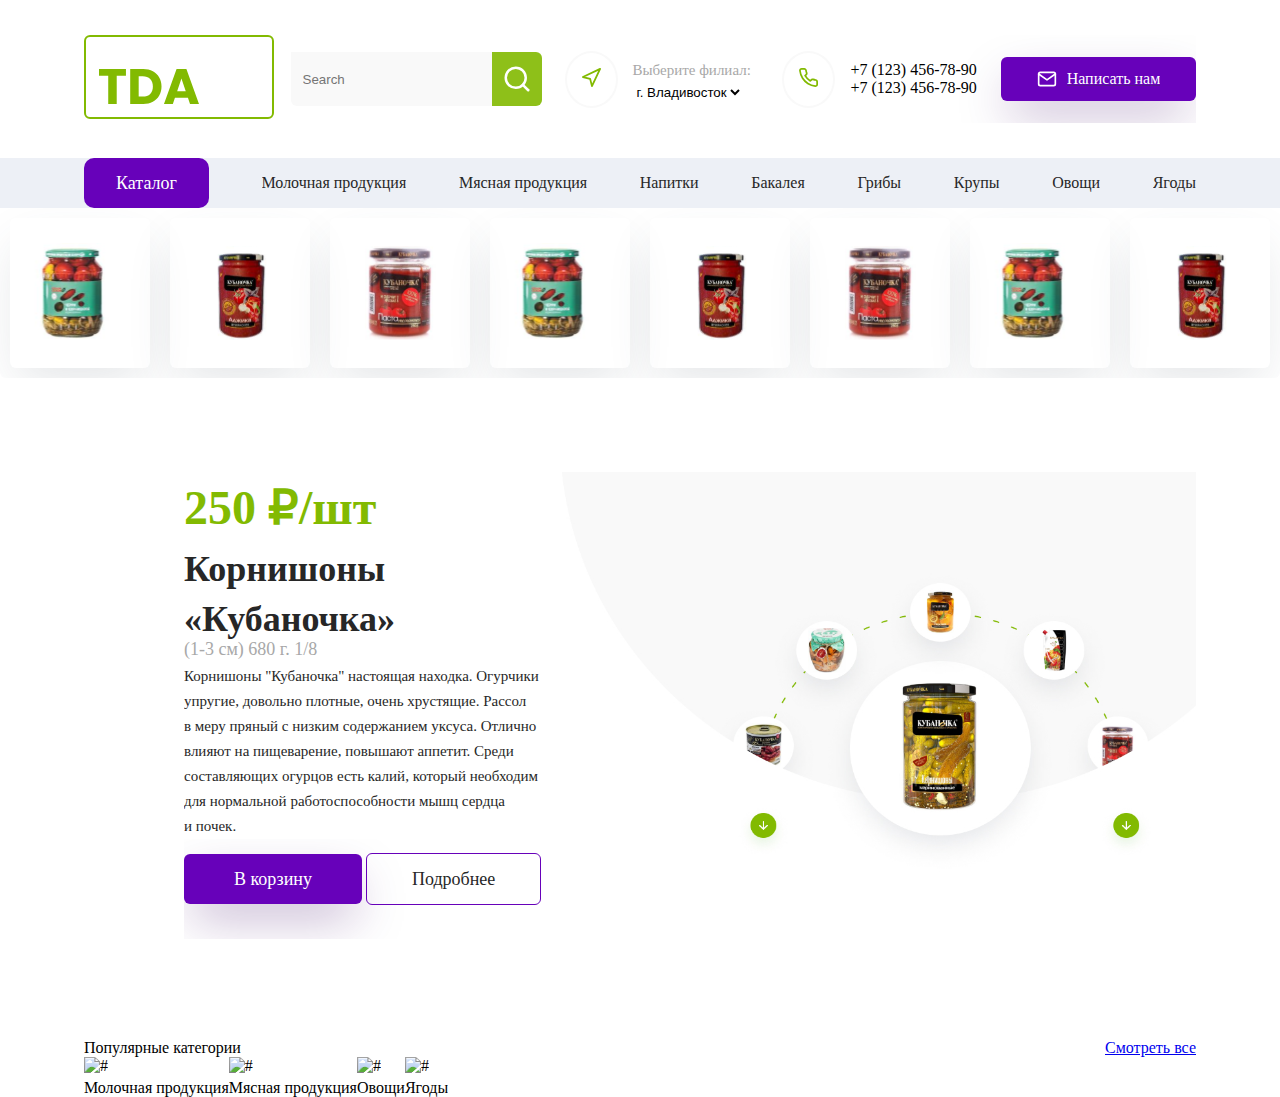
==== index.html @ 1557ab33 "test" ====
<!DOCTYPE html>
<html lang="en">
<head>
    <meta charset="UTF-8">
    <meta http-equiv="X-UA-Compatible" content="IE=edge">
    <meta name="viewport" content="width=device-width, initial-scale=1.0">
    <title>Market TDA</title>
    <link rel="stylesheet" href="./css/style.css">
</head>
<body>
    
    <header>
        <div class="navbar_box">
            <div class="container">
                <div class="navbar">
                    <div class="logo">
                        <img src="./img/logo.svg" class="logo_icon" height="84" width="190" alt="Logo_TDA">
                    </div>
    
                    <div class="search">
                        <input type="text" class="search_input" placeholder="Search">
                        <div class="search-icon">
                            <img height="30" width="30" src="./img/search.svg" alt="">
                        </div>
                    </div>
    
                    <div class="location">
                        <div class="location-icon">
                            <img src="./img/location.svg" height="19" width="19" class="location_logo" alt="location_logo">
                        </div>
                        
                        <div class="location-address">
                            <p class="location-address__p">Выберите филиал:</p>
                            <label for="location">
                                <select class="location-selector">
                                    <option value="г. Владивосток">
                                        г. Владивосток
                                    </option>
                                    <option value="г. Владивосток">
                                        г. Владивосток
                                    </option>
                                    <option value="г. Владивосток">
                                        г. Владивосток
                                    </option>
                                </select>
                            </label>
                        </div>
                    </div>
    
                    <div class="call">
                        <div class="call-icon">
                            <img src="./img/call.svg" height="19" width="19" alt="call-icon">
                        </div>
                        <div class="call-number">
                            <p>+7 (123) 456-78-90</p>
                            <p>+7 (123) 456-78-90</p>
                        </div>                        
                        
                    </div>
    
                    <a href="" class="mail">
                        <div class="mail-icon">
                            <img src="./img/mail.svg" width="20" height="20" alt="mail-icon">
                            <p class="mail-text">Написать нам</p>
                        </div>
                        
                    </a>
    
                </div>
            </div>

            <div class="navbar_links">
                <div class="container">
                    <ul class="navigation">
                        <div class="category">
                            <div class="category-icon">
                                <span class="burger"></span>
                                <span class="burger"></span>
                                <span class="burger"></span>
                            </div>
                            <p class="category-catalog">Каталог</p>
                        </div>
                        <li><a href="#">Молочная продукция</a></li>
                        <li><a href="#">Мясная продукция</a></li>
                        <li><a href="#">Напитки</a></li>
                        <li><a href="#">Бакалея</a></li>
                        <li><a href="#">Грибы</a></li>
                        <li><a href="#">Крупы</a></li>
                        <li><a href="#">Овощи</a></li>
                        <li><a href="#">Ягоды</a></li>
                    </ul>
                </div>
                
            </div>

        </div>

        <div class="products">
            <div class="col">
                <img src="./img/col1.svg" height="100" width="150" alt="col">
            </div>
            <div class="col">
                <img src="./img/col2.svg" height="100" width="150" alt="col">
            </div>
            <div class="col">
                <img src="./img/col3.svg" height="100" width="150" alt="col">
            </div>
            <div class="col">
                <img src="./img/col1.svg" height="100" width="150" alt="col">
            </div>
            <div class="col">
                <img src="./img/col2.svg" height="100" width="150" alt="col">
            </div>
            <div class="col">
                <img src="./img/col3.svg" height="100" width="150" alt="col">
            </div>
            <div class="col">
                <img src="./img/col1.svg" height="100" width="150" alt="col">
            </div>
            <div class="col">
                <img src="./img/col2.svg" height="100" width="150" alt="col">
            </div>
        </div>
    </header>

    <section class="product">
        <div class="container">  
            <div class="product-box">
                <div class="product-info">
                    <p class="product-info__price">
                        250 ₽/шт
                    </p>
                    <p class="product-info__name">
                        Корнишоны <br>
                        «Кубаночка»
                    </p>
                    <p class="product-info__about">
                        (1-3 см) 680 г. 1/8
                    </p>
                    <p class="product-info__text">
                        Корнишоны "Кубаночка" настоящая находка. Огурчики <br>
                         упругие, довольно
                        плотные, очень хрустящие. Рассол <br> 
                        в меру пряный с низким содержанием
                        уксуса. Отлично <br> влияют на пищеварение, повышают аппетит. Среди <br>
                        составляющих огурцов есть калий, который необходим <br>
                        для нормальной
                        работоспособности мышц сердца <br>
                        и почек. 
                    </p>
                    
                    <div class="buttons">
                        <a href="#" class="shop">В корзину</a>
                    <a href="#" class="more">Подробнее</a>
                    </div>

                </div>
                <div class="product-img">
                    <img src="./img/products_nav.jpg" width="760" height="560" alt="">
                </div>
            </div>
        </div>
    </section>

    <section class="category_products"> 
        <div class="container">
            
            <div class="category_products-box">
                <div class="category_products-box__text">
                    <p>Популярные категории</p>

                    <a href="#">Смотреть все</a>
                </div>
                <div class="category_products-box__cols">
                    <div class="category_products-box__col">
                        <img src="#" alt="#">
                        <p>Молочная продукция</p>
                    </div>
                    <div class="category_products-box__col">
                        <img src="#" alt="#">
                        <p>Мясная продукция</p>
                    </div>
                    <div class="category_products-box__col">
                        <img src="#" alt="#">
                        <p>Овощи</p>
                    </div>
                    <div class="category_products-box__col">
                        <img src="#" alt="#">
                        <p>Ягоды</p>
                    </div>
                </div>
            </div>
        </div>
    </section>

    
</body>
</html>
---- css/style.css ----
* {
    margin: 0;
    padding: 0;
    box-sizing: border-box;
    overflow-x: hidden;
}
.container {
    width: 100%;
    max-width: 90%;
    margin-right: auto;
    margin-left: auto;
    padding-left: 20px;
    padding-right: 20px;
}
/* navbar */
.navbar {
    margin-top: 35px;
    margin-bottom: 35px;
    display: flex;
    align-items: center ;
    justify-content: space-between;
}
.search {
    display: flex;
}
.search_input {
    background: #F9F9F9;
    padding: 12px;
    border: inherit;
    border-bottom-left-radius: 6px; 
}
.search-icon {
    display: flex;
    align-items: center;
    justify-content: center;
    height: 54px;
    width: 50px;
    background: #82BA01;
    color: white;
    border-radius: 0px 6px 6px 0px;
    border: none;
    cursor: pointer;
    opacity: 0.9;
}

.search-icon:hover {
    opacity: 1;
}

.location {
    display: flex;
    align-items: center;
    justify-content: space-around;
    width: 200px;
}

.location-icon {
    padding: 15px;
    border: 2px solid #F9F9F9;
    border-radius: 50%;
}

.location-address__p {
    font-weight: 400;
    font-size: 15px;
    line-height: 25px;
    color: #A8A8A8;
}

.location-selector {
    background: none;
    border: none;
}

.call {
    display: flex;
    align-items: center;
    justify-content: space-around;
    width: 210px;
}

.call-icon {
    padding: 15px;
    border: 2px solid #F9F9F9;
    border-radius: 50%;
}
.call-number {
    display: flex;
    flex-direction: column;
}

.mail {
    width: 195px;
    display: flex;
    justify-content: space-around;
    background: #6701BA;
    box-shadow: 0px 20px 50px -8px rgba(65, 14, 106, 0.35);
    border-radius: 6px;
}
.mail-icon {
    display: flex;
    align-items: center;
    justify-content: center;
    padding: 12px 22px;
}
.mail-text {
    margin-left: 10px;
    color: #fff;
}

.navbar_links {
    background: #EDF0F6;
}
.navigation {
    height: 50px;
    width: 100%;
    display: flex;
    align-items: center;
    justify-content: space-between;
}
.navigation li {
    list-style-type: none;
}
.navigation a {
    color: #272727;
    text-decoration: none;
}
.category-catalog {
    font-weight: 400;
    font-size: 18px;
    line-height: 30px;
    color: #FFFFFF;
    background: #6701BA;
    padding: 10px 32px;
    border-radius: 10px;
}

/* products */

.products {
    display: flex;
    border-radius: 6px;
}
.col {
    box-shadow: 0px 20px 50px -8px rgba(69, 78, 96, 0.15);
    border-radius: 6px;
    margin: 10px;
    width: 200px;
    height: 150px;
    display: flex;
    align-items: center;
    justify-content: center;
}
    
/* product info */
.product-box {
    margin-top: 94px;
    display: flex;
    align-items: center;
    justify-content: space-between;
}
.product-info {
    width: 450px;
    margin-left: 100px;
}
.product-info__price {
    font-weight: 700;
    font-size: 48px;
    line-height: 72px;
    display: flex;
    align-items: flex-end;
    color: #82BA01;
}
.product-info__name {
    font-weight: 700;
    font-size: 36px;
    line-height: 50px;
    color: #272727;
}
.product-info__about {
    margin-top: -10px;
    font-weight: 400;
    font-size: 18px;
    line-height: 30px;
    display: flex;
    align-items: flex-end;
    color: #A8A8A8;
}
.product-info__text {
    font-weight: 400;
    font-size: 15px;
    line-height: 25px;
    display: flex;
    align-items: flex-end;
    color: #272727;
}
.product-img {
    margin-top: -320px;
}
.buttons {
    padding-top: 25px;
    height: 100px;
    margin-bottom: 100px ;
}
.shop {
    text-decoration: none;
    padding: 15px 50px;
    font-weight: 400;
    font-size: 18px;
    line-height: 30px;
    color: #FFFFFF;
    background: #6701BA;
    box-shadow: 0px 20px 50px -8px rgba(65, 14, 106, 0.35);
    border-radius: 6px;
}
.more {
    text-decoration: none;
    padding: 15px 45px ;
    font-weight: 400;
    font-size: 18px;
    line-height: 30px;
    color: #272727;
    border: 1px solid #6701BA;
    border-radius: 6px;
}
.category_products-box__text {
    display: flex;
    align-items: center;
    justify-content: space-between;
}
.category_products-box__cols {
    display: flex;
    flex-direction: row;
}
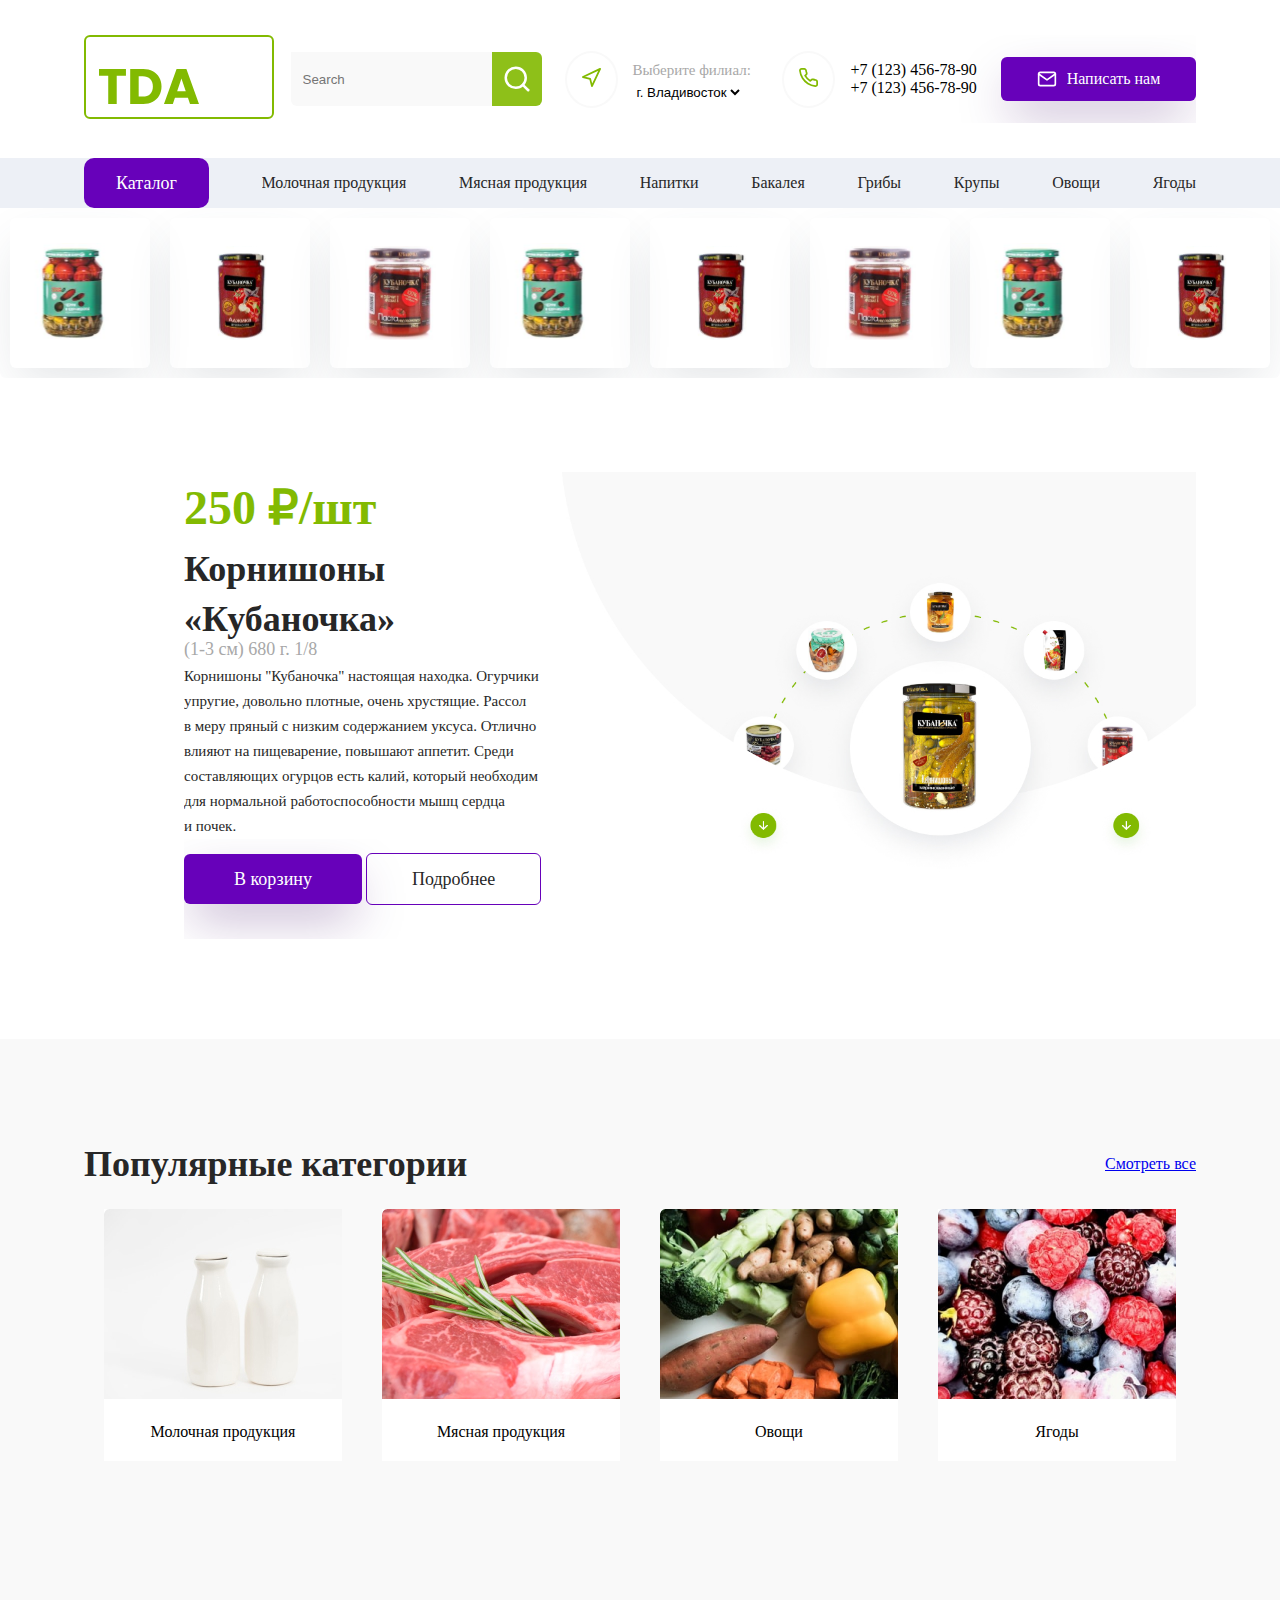
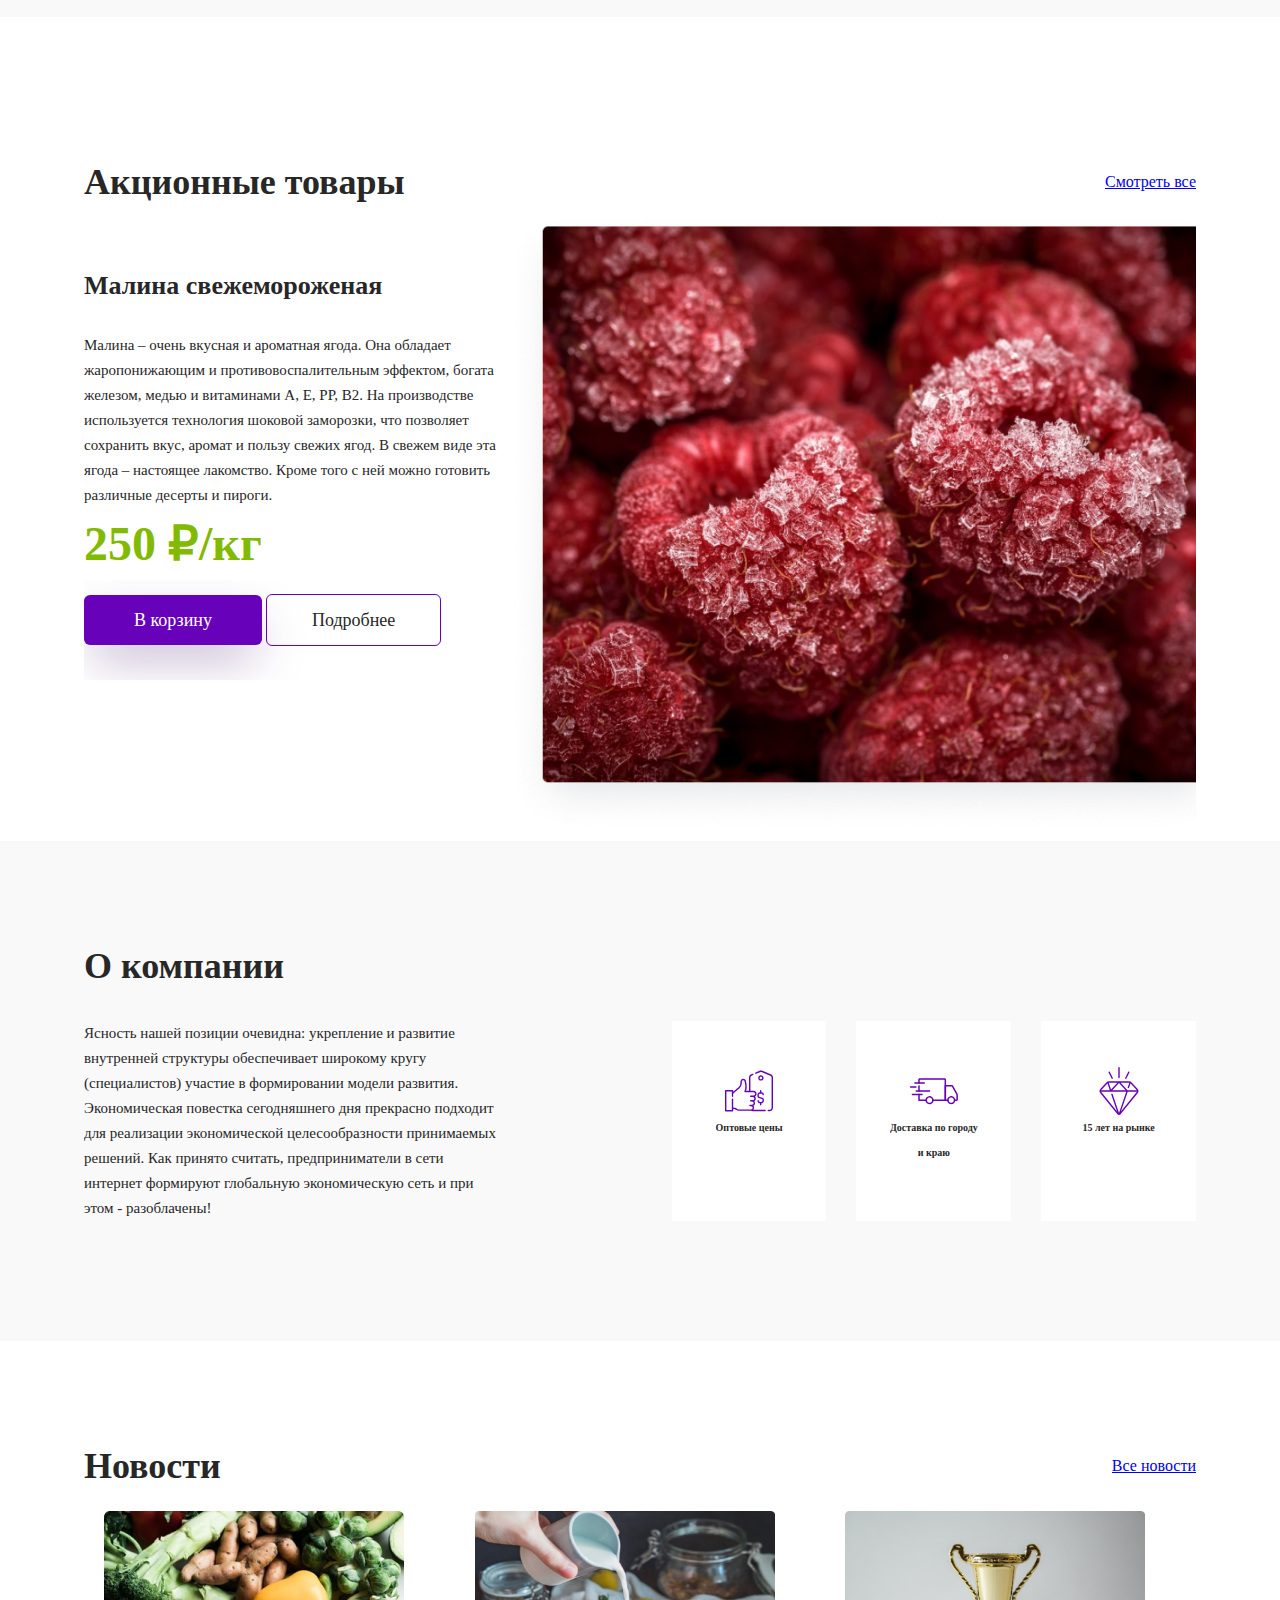
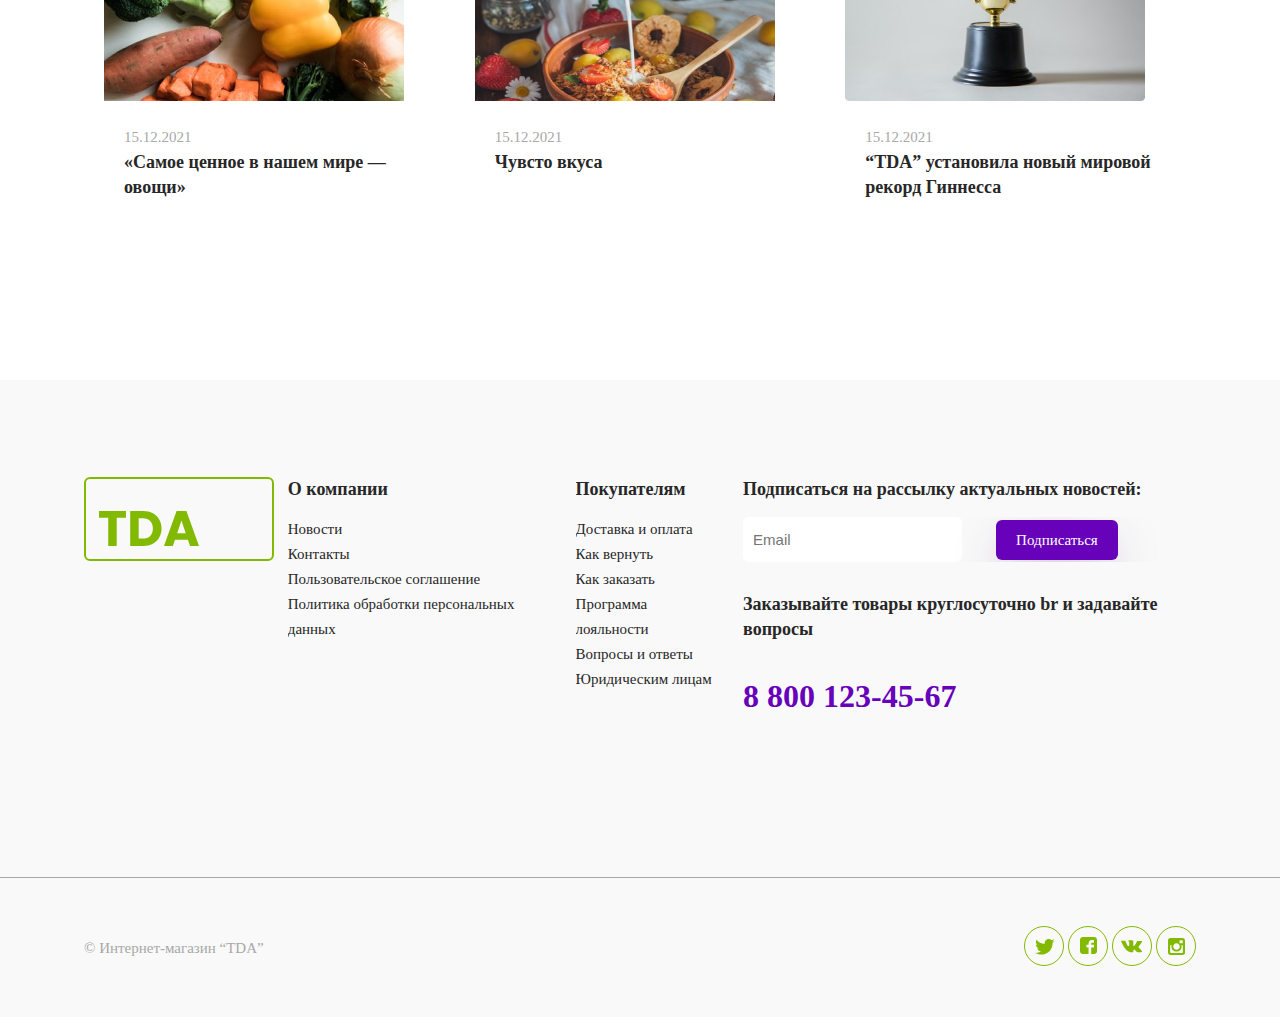
==== commit aea2a2b2: "test" ====
--- a/index.html
+++ b/index.html
@@ -123,75 +123,282 @@
         </div>
     </header>
 
-    <section class="product">
-        <div class="container">  
-            <div class="product-box">
-                <div class="product-info">
-                    <p class="product-info__price">
-                        250 ₽/шт
+    <main>
+
+        <section class="product">
+            <div class="container">  
+                <div class="product-box">
+                    <div class="product-info">
+                        <p class="product-info__price">
+                            250 ₽/шт
+                        </p>
+                        <p class="product-info__name">
+                            Корнишоны <br>
+                            «Кубаночка»
+                        </p>
+                        <p class="product-info__about">
+                            (1-3 см) 680 г. 1/8
+                        </p>
+                        <p class="product-info__text">
+                            Корнишоны "Кубаночка" настоящая находка. Огурчики <br>
+                             упругие, довольно
+                            плотные, очень хрустящие. Рассол <br> 
+                            в меру пряный с низким содержанием
+                            уксуса. Отлично <br> влияют на пищеварение, повышают аппетит. Среди <br>
+                            составляющих огурцов есть калий, который необходим <br>
+                            для нормальной
+                            работоспособности мышц сердца <br>
+                            и почек. 
+                        </p>
+                        
+                        <div class="buttons">
+                            <a href="#" class="shop">В корзину</a>
+                        <a href="#" class="more">Подробнее</a>
+                        </div>
+    
+                    </div>
+                    <div class="product-img">
+                        <img src="./img/products_nav.jpg" width="760" height="560" alt="">
+                    </div>
+                </div>
+            </div>
+        </section>
+    
+        <section class="category_products"> 
+            <div class="container">
+                
+                <div class="category_products-box">
+                    <div class="category_products-box__text">
+                        <p class="category_products-box__col__text__h1">Популярные категории</p>
+    
+                        <a href="#">Смотреть все</a>
+                    </div>
+                    <div class="category_products-box__cols">
+                        <div class="category_products-box__col">
+                            <img src="./img/milk.jpg" width="300" height="190" alt="milk">
+                            <p class="category_products-box__col__text">Молочная продукция</p>
+                        </div>
+                        <div class="category_products-box__col">
+                            <img src="./img/meat.png" width="300" height="190" alt="meat">
+                            <p class="category_products-box__col__text">Мясная продукция</p>
+                        </div>
+                        <div class="category_products-box__col">
+                            <img src="./img/vegetables.png" width="300" height="190" alt="vegetables">
+                            <p class="category_products-box__col__text">Овощи</p>
+                        </div>
+                        <div class="category_products-box__col">
+                            <img src="./img/fruits.png" width="300" height="190" alt="fruits">
+                            <p class="category_products-box__col__text">Ягоды</p>
+                        </div>
+                    </div>
+                    <!-- <div class="scroll">
+                        <span class="scroll-body"><span class="scroll-icon"></span></span>
+                    </div> -->
+                </div>
+            </div>
+        </section>
+    
+        <section class="auc">
+            <div class="container">
+                <div class="auc-box__text">
+                    <p class="auc-box__col__text__h1">Акционные товары</p>
+        
+                    <a href="#">Смотреть все</a>
+                </div>
+                
+                <div class="auc-box">
+                    <div class="auc-info">
+                        <p class="auc-info__name">
+                            Малина свежемороженая
+                        </p>
+                    
+                        <p class="auc-info__text">
+                            Малина – очень вкусная и ароматная ягода. Она обладает жаропонижающим и противовоспалительным эффектом, богата железом, медью и витаминами А, Е, РР, В2. На производстве используется технология шоковой заморозки, что позволяет сохранить вкус, аромат и пользу свежих ягод.
+                            В свежем виде эта ягода – настоящее лакомство. Кроме того 
+                            с ней можно готовить различные десерты и пироги.
+                        </p>
+    
+                        <p class="auc-info__price">
+                            250 ₽/кг
+                        </p>
+                        
+                        <div class="buttons">
+                            <a href="#" class="shop">В корзину</a>
+                            <a href="#" class="more">Подробнее</a>
+                        </div>
+    
+                    </div>
+    
+                    <div class="auc-img">
+                        <img src="./img/auc.png" width="740" height="630" alt="auc">
+                    </div>
+                </div>
+            </div>
+        </section>
+
+        <section class="company">
+            <div class="container">
+                <div class="company-box">
+                    <p class="company-box__h1">О компании</p>
+                    
+                    <div class="company-box__text">
+                        <p class="company-box__text__p">
+                            Ясность нашей позиции очевидна: укрепление и развитие внутренней структуры обеспечивает широкому кругу (специалистов) участие в формировании модели развития. Экономическая повестка сегодняшнего дня прекрасно подходит для реализации экономической целесообразности принимаемых решений. 
+                            Как принято считать, предприниматели в сети интернет формируют глобальную экономическую сеть и при этом -  разоблачены! 
+                        </p>
+                        
+                        <div class="company-box__text__row">
+                            <div class="company-box__text__row__col">
+                                <img src="./img/icon1.svg" height="48" width="48" alt="icon">
+                                <p>Оптовые цены</p>
+                            </div>
+                            <div class="company-box__text__row__col">
+                                <img src="./img/icon2.svg" height="48" width="48" alt="icon">
+                                <p>Доставка по городу <br>
+                                    и краю</p>
+                            </div>
+                            <div class="company-box__text__row__col">
+                                <img src="./img/icon3.svg" height="48" width="48" alt="icon">
+                                <p>15 лет на рынке</p>
+                            </div>
+                        </div>
+                    </div>
+                </div>
+            </div>
+        </section>
+
+
+        <section class="news">
+            <div class="container">
+                <div class="news-box">
+                    <div class="news-box__text">
+                        <p class="news-box__col__text__h1">
+                            Новости
+                        </p>
+            
+                        <a href="#">Все новости</a>
+                    </div>
+
+                    <div class="news-box__cols">
+                        <div class="news-box__col">
+                            <img src="./img/vegetables.png" width="300" height="190" alt="vegetables">
+                            
+                            <div class="news-box__col__text">
+                                <time class="news-box__col__text__time">
+                                    15.12.2021
+                                </time>
+                                <p class="news-box__col__text__p">
+                                    «Самое ценное в нашем мире — <br>
+                                    овощи»
+                                </p>
+                            </div>
+                        </div>
+                        <div class="news-box__col">
+                            <img src="./img/sweets.png" width="300" height="190" alt="vegetables">
+                            
+                            <div class="news-box__col__text">
+                                <time class="news-box__col__text__time">
+                                    15.12.2021
+                                </time>
+                                <p class="news-box__col__text__p">
+                                    Чувсто вкуса
+                                </p>
+                            </div>
+                        </div>
+                        <div class="news-box__col">
+                            <img src="./img/cup.png" width="300" height="190" alt="vegetables">
+                            
+                            <div class="news-box__col__text">
+                                <time class="news-box__col__text__time">
+                                    15.12.2021
+                                </time>
+                                <p class="news-box__col__text__p">
+                                    “TDA” установила новый мировой <br>
+                                    рекорд Гиннесса
+                                </p>
+                            </div>
+                        </div>
+                    </div>
+                </div>
+            </div>
+        </section>
+    </main>
+
+    <footer>
+        <div class="container">
+            <div class="footer-text">
+                <div class="footer-text__icon">
+                    <img src="./img/logo.svg" class="footer-text__logo_icon" height="84" width="190" alt="Logo_TDA">
+                </div>
+                <div class="footer-text__about__company">
+                    <p class="footer-text__about__company__h1">
+                        О компании
                     </p>
-                    <p class="product-info__name">
-                        Корнишоны <br>
-                        «Кубаночка»
+                    <ul class="footer-text__about__company__nav">
+                        <li><a href="#">Новости</a></li>
+                        <li><a href="#">Контакты</a></li>
+                        <li><a href="#">
+                            Пользовательское соглашение
+                        </a></li>
+                        <li><a href="#">
+                            Политика обработки персональных данных
+                        </a></li>
+                    </ul>
+                </div>
+                <div class="footer-text__client">
+                    <p class="footer-text__client__h1">
+                        Покупателям
                     </p>
-                    <p class="product-info__about">
-                        (1-3 см) 680 г. 1/8
+                    <ul class="footer-text__client__nav">
+                        <li><a href="#">
+                            Доставка и оплата
+                        </a></li>
+                        <li><a href="#">Как вернуть</a></li>
+                        <li><a href="#">Как заказать</a></li>
+                        <li><a href="#">Программа лояльности</a></li>
+                        <li><a href="#">Вопросы и ответы</a></li>
+                        <li><a href="#">Юридическим лицам</a></li>
+                    </ul>
+                </div>
+                <div class="footer-text__news">
+                    <p class="footer-text__news__h1">
+                        Подписаться на рассылку актуальных новостей:
                     </p>
-                    <p class="product-info__text">
-                        Корнишоны "Кубаночка" настоящая находка. Огурчики <br>
-                         упругие, довольно
-                        плотные, очень хрустящие. Рассол <br> 
-                        в меру пряный с низким содержанием
-                        уксуса. Отлично <br> влияют на пищеварение, повышают аппетит. Среди <br>
-                        составляющих огурцов есть калий, который необходим <br>
-                        для нормальной
-                        работоспособности мышц сердца <br>
-                        и почек. 
+                    <form action="#" method="post">
+                        <input type="text" class="footer-text__news__input" placeholder="Email">
+                        <a href="#" class="footer-text__news__btn">
+                            Подписаться
+                        </a>
+                    </form>
+                    <div class="footer-text__news__p">
+                        Заказывайте товары круглосуточно br 
+                        и задавайте вопросы
+                    </div>
+                    <div class="footer-text__news__call">
+                        8 800 123-45-67
+                    </div>
+                </div>
+            </div>
+        </div>
+
+        <div class="footer-link">
+            <div class="container">
+                <div class="footer-link__text">
+                    <p class="footer-link__text__p">
+                        © Интернет-магазин “TDA”
                     </p>
-                    
-                    <div class="buttons">
-                        <a href="#" class="shop">В корзину</a>
-                    <a href="#" class="more">Подробнее</a>
-                    </div>
-
-                </div>
-                <div class="product-img">
-                    <img src="./img/products_nav.jpg" width="760" height="560" alt="">
+
+                    <div class="footer-link__text__icon">
+                        <img src="./img/twitter.svg" height="40" width="40" alt="twitter">
+                        <img src="./img/facebook.svg" height="40" width="40" alt="facebook">
+                        <img src="./img/vk.svg" height="40" width="40" alt="vk">
+                        <img src="./img/instagramm.svg" height="40" width="40" alt="instagramm">
+                    </div>
                 </div>
             </div>
         </div>
-    </section>
-
-    <section class="category_products"> 
-        <div class="container">
-            
-            <div class="category_products-box">
-                <div class="category_products-box__text">
-                    <p>Популярные категории</p>
-
-                    <a href="#">Смотреть все</a>
-                </div>
-                <div class="category_products-box__cols">
-                    <div class="category_products-box__col">
-                        <img src="#" alt="#">
-                        <p>Молочная продукция</p>
-                    </div>
-                    <div class="category_products-box__col">
-                        <img src="#" alt="#">
-                        <p>Мясная продукция</p>
-                    </div>
-                    <div class="category_products-box__col">
-                        <img src="#" alt="#">
-                        <p>Овощи</p>
-                    </div>
-                    <div class="category_products-box__col">
-                        <img src="#" alt="#">
-                        <p>Ягоды</p>
-                    </div>
-                </div>
-            </div>
-        </div>
-    </section>
+
+    </footer>
 
     
 </body>
--- a/css/style.css
+++ b/css/style.css
@@ -224,11 +224,304 @@
     border-radius: 6px;
 }
 .category_products-box__text {
-    display: flex;
-    align-items: center;
-    justify-content: space-between;
+    text-align: center;
+    display: flex;
+    align-items: center;
+    justify-content: space-between;
+}
+.category_products-box__col__text__h1 {
+    font-weight: 700;
+    font-size: 36px;
+    line-height: 50px;
+    display: flex;
+    align-items: flex-end;
+    color: #272727;
+}
+/* .scroll {
+    width: 100%;
+    height: 10px;
+    display: flex;
+    align-items: center;
+    justify-content: center;
+}
+.scroll-body{ 
+    border: 5px solid #EDF0F6;
+}
+.scroll-icon {
+    border: 10px solid #82BA01;
+
+} */
+.category_products {
+    background: #F9F9F9;
+    height: 578px;
+    padding-top: 100px;
 }
 .category_products-box__cols {
     display: flex;
     flex-direction: row;
+}
+.category_products-box__col {
+    margin: 20px;
+    background: #fff;
+}
+.category_products-box__col__text {
+    text-align: center; 
+    padding-top: 20px;
+    margin-bottom: 20px;
+}
+
+.auc {
+    margin-top: 140px;
+}
+
+.auc-box {
+    display: flex;
+    align-items: center;
+    justify-content: space-between;
+}
+
+.auc-info {
+    width: 450px;
+}
+.auc-info__price {
+    font-weight: 700;
+    font-size: 48px;
+    line-height: 72px;
+    color: #82BA01;
+}
+.auc-info__name {
+    margin-bottom: 30px;
+    font-weight: 700;
+    font-size: 26px;
+    line-height: 35px;
+    color: #272727;
+}
+.auc-info__text {
+    font-weight: 400;
+    font-size: 15px;
+    line-height: 25px;
+    color: #272727;
+}
+
+.auc-box__text {
+    text-align: center;
+    display: flex;
+    align-items: center;
+    justify-content: space-between;
+}
+.auc-box__col__text__h1 {
+    font-weight: 700;
+    font-size: 36px;
+    line-height: 50px;
+    display: flex;
+    align-items: flex-end;
+    color: #272727;
+}
+
+.company {
+    height: 500px;
+    background: #F9F9F9;
+}
+.company-box {
+    margin-top: 100px;
+    margin-bottom: 100px;
+}
+.company-box__h1 {
+    margin-bottom: 30px;
+    font-weight: 700;
+    font-size: 36px;
+    line-height: 50px;
+    display: flex;
+    align-items: flex-end;
+    color: #272727;
+}
+.company-box__text {
+    display: flex;
+}
+.company-box__text__p {
+    width: 520px;
+    margin-right: 140px;
+    font-weight: 400;
+    font-size: 15px;
+    line-height: 25px;
+    color: #272727;
+}
+
+.company-box__text__row {
+    display: flex;
+}
+
+.company-box__text__row__col {
+    margin-left: 30px;
+    display: flex;
+    flex-direction: column;
+    align-items: center;
+    /* justify-content: end; */
+    width: 200px;
+    background: #FFFFFF;
+    padding: 46px 30px  10px;
+}
+.company-box__text__row__col p {
+    font-weight: 700;
+    font-size: 10px;
+    line-height: 25px;
+    text-align: center;
+    color: #272727;
+}
+
+.news {
+    margin-top: 100px;
+    margin-bottom: 140px;
+}
+.news-info__text {
+    padding-top: 100px;
+    font-weight: 400;
+    font-size: 15px;
+    line-height: 25px;
+    color: #272727;
+}
+.news-box__cols {
+    display: flex;
+    flex-direction: row;
+}
+.news-box__text {
+    text-align: center;
+    display: flex;
+    align-items: center;
+    justify-content: space-between;
+}
+.news-box__col__text__h1 {
+    font-weight: 700;
+    font-size: 36px;
+    line-height: 50px;
+    display: flex;
+    align-items: flex-end;
+    color: #272727;
+}
+.news-box__col {
+    width: 410px;
+    margin: 20px;
+    background: #fff;
+}
+.news-box__col__text {
+    margin: 20px;
+}
+.news-box__col__text__time {
+    margin-bottom: 10px;
+    font-weight: 400;
+    font-size: 15px;
+    line-height: 25px;
+    color: #A8A8A8;
+}
+.news-box__col__text__p {
+    font-weight: 700;
+    font-size: 18px;
+    line-height: 25px;
+    color: #272727;
+}
+footer {
+    background: #F9F9F9;
+}
+.footer-text {
+    display: flex;
+    height: 497px;
+    padding-top: 97px;
+}
+.footer-text__logo_icon {
+    margin-right: 30px;
+}
+.footer-text__about__company {
+    margin-right: 30px;
+}
+.footer-text__news {
+    margin-left: 30px;
+}
+.footer-text__news__h1 {
+    margin-bottom: 15px;
+    font-weight: 700;
+    font-size: 18px;
+    line-height: 25px;
+    color: #272727;
+}
+.footer-text__about__company__h1 {
+    margin-bottom: 15px;
+    font-weight: 700;
+    font-size: 18px;
+    line-height: 25px;
+    color: #272727;
+}
+.footer-text__client__h1 {
+    margin-bottom: 15px;
+    font-weight: 700;
+    font-size: 18px;
+    line-height: 25px;
+    color: #272727;
+}
+.footer-text__about__company__nav li a{
+    text-decoration: none;
+    margin-bottom: 10px;
+    font-weight: 400;
+    font-size: 15px;
+    line-height: 25px;
+    color: #272727;
+}
+.footer-text__client__nav li a{
+    text-decoration: none;
+    margin-bottom: 10px;
+    font-weight: 400;
+    font-size: 15px;
+    line-height: 25px;
+    color: #272727;
+}
+.footer-text__news__input {
+    background: #FFFFFF;
+    font-weight: 400;
+    font-size: 15px;
+    line-height: 25px;
+    color: #A8A8A8;
+    border-radius: 6px;
+    padding: 10px;
+    border: transparent;
+}
+.footer-text__news__btn {
+    margin-left: 30px;
+    background: #6701BA;
+    box-shadow: 0px 20px 50px -8px rgba(65, 14, 106, 0.35);
+    border-radius: 6px;
+    padding: 12px 20px;
+    font-weight: 400;
+    font-size: 15px;
+    line-height: 25px;
+    color: #FFFFFF;
+    text-decoration: none;
+}
+.footer-text__news__p {
+    margin-top: 30px;
+    margin-bottom: 30px;
+    font-weight: 700;
+    font-size: 18px;
+    line-height: 25px;
+    color: #272727;
+}
+.footer-text__news__call {
+    font-weight: 700;
+    font-size: 32px;
+    line-height: 48px;
+    color: #6701BA;
+}
+.footer-link {
+    border-top: 1px solid #A8A8A8;
+}
+.footer-link__text {
+    margin-top: 48px;
+    margin-bottom: 47px;
+    display: flex;
+    align-items: center;
+    justify-content: space-between;
+}
+.footer-link__text__p {
+    font-weight: 400;
+    font-size: 15px;
+    line-height: 25px;
+    color: #A8A8A8;
 }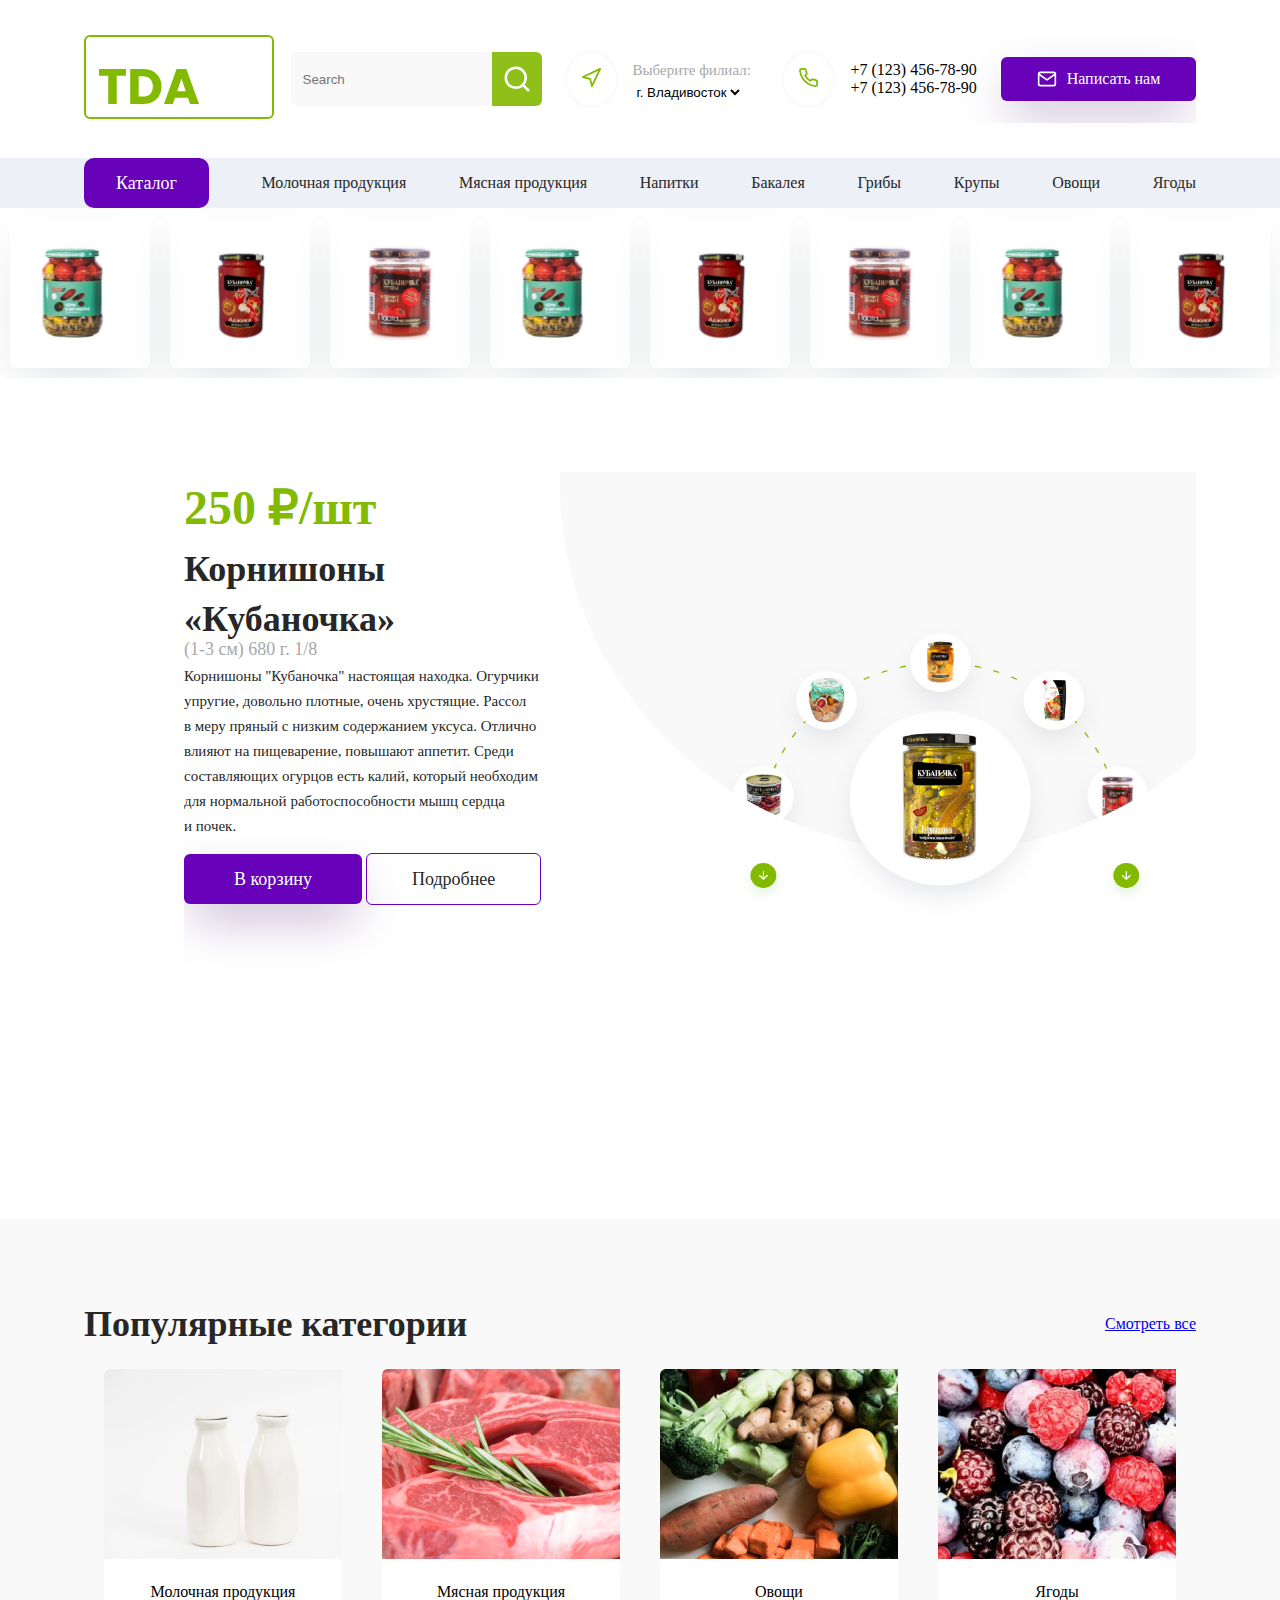
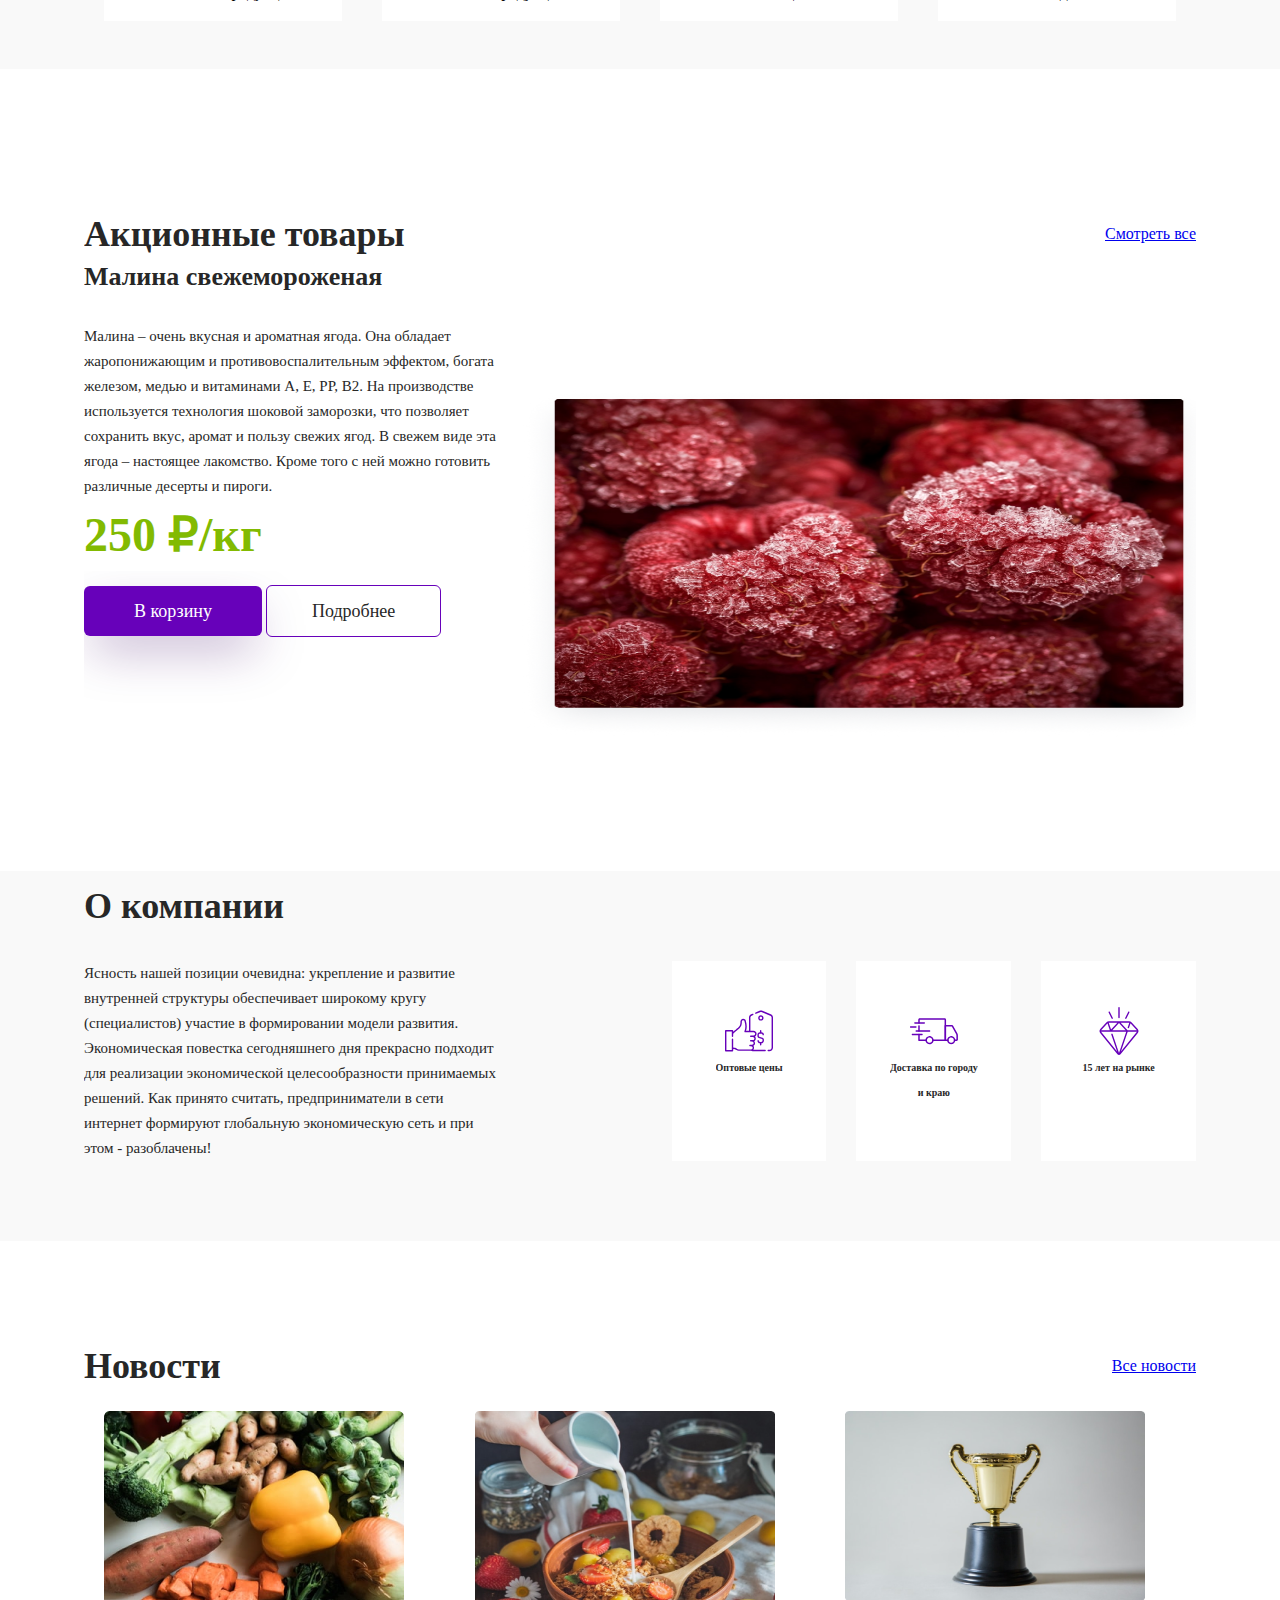
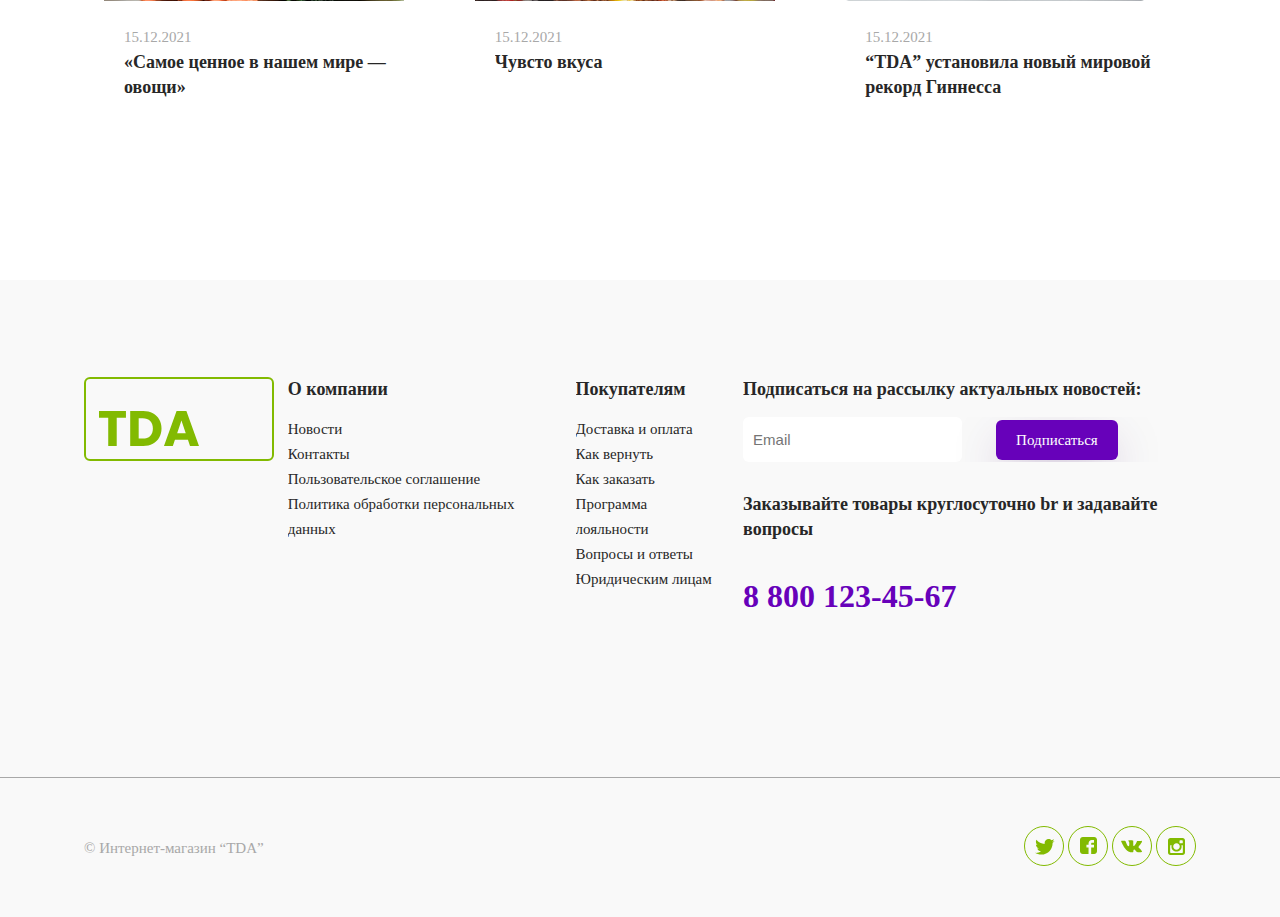
==== commit 35e76281: "test" ====
--- a/index.html
+++ b/index.html
@@ -6,15 +6,15 @@
     <meta name="viewport" content="width=device-width, initial-scale=1.0">
     <title>Market TDA</title>
     <link rel="stylesheet" href="./css/style.css">
+    <link rel="stylesheet" href="./css/response.css">
 </head>
 <body>
-    
     <header>
         <div class="navbar_box">
             <div class="container">
                 <div class="navbar">
                     <div class="logo">
-                        <img src="./img/logo.svg" class="logo_icon" height="84" width="190" alt="Logo_TDA">
+                        <img src="./img/logo.svg" class="logo_icon" alt="Logo_TDA">
                     </div>
     
                     <div class="search">
@@ -30,20 +30,22 @@
                         </div>
                         
                         <div class="location-address">
-                            <p class="location-address__p">Выберите филиал:</p>
-                            <label for="location">
-                                <select class="location-selector">
-                                    <option value="г. Владивосток">
-                                        г. Владивосток
-                                    </option>
-                                    <option value="г. Владивосток">
-                                        г. Владивосток
-                                    </option>
-                                    <option value="г. Владивосток">
-                                        г. Владивосток
-                                    </option>
-                                </select>
-                            </label>
+                            <span class="dn_app dn_tablet">
+                                <p class="location-address__p">Выберите филиал:</p>
+                                <label for="location">
+                                    <select class="location-selector">
+                                        <option value="г. Владивосток">
+                                            г. Владивосток
+                                        </option>
+                                        <option value="г. Владивосток">
+                                            г. Владивосток
+                                        </option>
+                                        <option value="г. Владивосток">
+                                            г. Владивосток
+                                        </option>
+                                    </select>
+                                </label>
+                            </span>
                         </div>
                     </div>
     
@@ -63,9 +65,15 @@
                             <img src="./img/mail.svg" width="20" height="20" alt="mail-icon">
                             <p class="mail-text">Написать нам</p>
                         </div>
-                        
                     </a>
-    
+
+                    <div class="shopping_bag">
+                        <img class="shopping_bag-img" src="./img/shopping-bag.svg" alt="bag">
+                    </div>
+                    
+                    <div class="burger">
+                        <img src="./img/burger.svg" alt="burger">
+                    </div>
                 </div>
             </div>
 
@@ -73,21 +81,21 @@
                 <div class="container">
                     <ul class="navigation">
                         <div class="category">
-                            <div class="category-icon">
-                                <span class="burger"></span>
-                                <span class="burger"></span>
-                                <span class="burger"></span>
-                            </div>
                             <p class="category-catalog">Каталог</p>
                         </div>
                         <li><a href="#">Молочная продукция</a></li>
                         <li><a href="#">Мясная продукция</a></li>
                         <li><a href="#">Напитки</a></li>
-                        <li><a href="#">Бакалея</a></li>
-                        <li><a href="#">Грибы</a></li>
-                        <li><a href="#">Крупы</a></li>
-                        <li><a href="#">Овощи</a></li>
-                        <li><a href="#">Ягоды</a></li>
+                        
+                        <li class="dn_app dn_tablet"><a href="#">Бакалея</a></li>
+                        <li class="dn_app dn_tablet"><a href="#">Грибы</a></li>
+                        <li class="dn_app dn_tablet"><a href="#">Крупы</a></li>
+                        <li class="dn_app dn_tablet"><a href="#">Овощи</a></li>
+                        <li class="dn_app dn_tablet"><a href="#">Ягоды</a></li>
+                        
+                        <div class="more_icon">
+                            <img src="./img/more.svg" alt="more">
+                        </div>
                     </ul>
                 </div>
                 
@@ -102,22 +110,22 @@
             <div class="col">
                 <img src="./img/col2.svg" height="100" width="150" alt="col">
             </div>
-            <div class="col">
+            <div class="col dn_app">
                 <img src="./img/col3.svg" height="100" width="150" alt="col">
             </div>
-            <div class="col">
+            <div class="col dn_app ">
                 <img src="./img/col1.svg" height="100" width="150" alt="col">
             </div>
-            <div class="col">
+            <div class="col dn_app dn_tablet">
                 <img src="./img/col2.svg" height="100" width="150" alt="col">
             </div>
-            <div class="col">
+            <div class="col dn_app dn_tablet">
                 <img src="./img/col3.svg" height="100" width="150" alt="col">
             </div>
-            <div class="col">
+            <div class="col dn_app dn_tablet">
                 <img src="./img/col1.svg" height="100" width="150" alt="col">
             </div>
-            <div class="col">
+            <div class="col dn_app dn_tablet">
                 <img src="./img/col2.svg" height="100" width="150" alt="col">
             </div>
         </div>
@@ -128,6 +136,9 @@
         <section class="product">
             <div class="container">  
                 <div class="product-box">
+                    <div class="product-img_res">
+                        <img src="./img/banka.svg" alt="">
+                    </div>
                     <div class="product-info">
                         <p class="product-info__price">
                             250 ₽/шт
@@ -153,7 +164,7 @@
                         
                         <div class="buttons">
                             <a href="#" class="shop">В корзину</a>
-                        <a href="#" class="more">Подробнее</a>
+                            <a href="#" class="more">Подробнее</a>
                         </div>
     
                     </div>
@@ -171,7 +182,7 @@
                     <div class="category_products-box__text">
                         <p class="category_products-box__col__text__h1">Популярные категории</p>
     
-                        <a href="#">Смотреть все</a>
+                        <a href="#" class="dn_app ">Смотреть все</a>
                     </div>
                     <div class="category_products-box__cols">
                         <div class="category_products-box__col">
@@ -182,18 +193,16 @@
                             <img src="./img/meat.png" width="300" height="190" alt="meat">
                             <p class="category_products-box__col__text">Мясная продукция</p>
                         </div>
-                        <div class="category_products-box__col">
+                        <div class="category_products-box__col none">
                             <img src="./img/vegetables.png" width="300" height="190" alt="vegetables">
                             <p class="category_products-box__col__text">Овощи</p>
                         </div>
-                        <div class="category_products-box__col">
+                        <div class="category_products-box__col none">
                             <img src="./img/fruits.png" width="300" height="190" alt="fruits">
                             <p class="category_products-box__col__text">Ягоды</p>
                         </div>
                     </div>
-                    <!-- <div class="scroll">
-                        <span class="scroll-body"><span class="scroll-icon"></span></span>
-                    </div> -->
+                    
                 </div>
             </div>
         </section>
@@ -203,7 +212,7 @@
                 <div class="auc-box__text">
                     <p class="auc-box__col__text__h1">Акционные товары</p>
         
-                    <a href="#">Смотреть все</a>
+                    <a href="#" class="dn_app">Смотреть все</a>
                 </div>
                 
                 <div class="auc-box">
@@ -230,7 +239,7 @@
                     </div>
     
                     <div class="auc-img">
-                        <img src="./img/auc.png" width="740" height="630" alt="auc">
+                        <img src="./img/auc.png" alt="auc">
                     </div>
                 </div>
             </div>
@@ -276,7 +285,7 @@
                             Новости
                         </p>
             
-                        <a href="#">Все новости</a>
+                        <a href="#" class="dn_app"> Все новости</a>
                     </div>
 
                     <div class="news-box__cols">
@@ -305,7 +314,7 @@
                                 </p>
                             </div>
                         </div>
-                        <div class="news-box__col">
+                        <div class="news-box__col none">
                             <img src="./img/cup.png" width="300" height="190" alt="vegetables">
                             
                             <div class="news-box__col__text">
--- a/css/style.css
+++ b/css/style.css
@@ -12,13 +12,26 @@
     padding-left: 20px;
     padding-right: 20px;
 }
+.burger {
+    display: none;
+}
+.shopping_bag {
+    display: none;
+}
 /* navbar */
+.logo_icon {
+    height: 84px;
+    width: 190px;
+}
 .navbar {
     margin-top: 35px;
     margin-bottom: 35px;
     display: flex;
     align-items: center ;
     justify-content: space-between;
+}
+.more_icon {
+    display: none;
 }
 .search {
     display: flex;
@@ -153,6 +166,9 @@
 }
     
 /* product info */
+.product-img_res {
+    display: none;
+}
 .product-box {
     margin-top: 94px;
     display: flex;
@@ -199,7 +215,7 @@
 }
 .buttons {
     padding-top: 25px;
-    height: 100px;
+    height: 200px;
     margin-bottom: 100px ;
 }
 .shop {
@@ -237,24 +253,11 @@
     align-items: flex-end;
     color: #272727;
 }
-/* .scroll {
-    width: 100%;
-    height: 10px;
-    display: flex;
-    align-items: center;
-    justify-content: center;
-}
-.scroll-body{ 
-    border: 5px solid #EDF0F6;
-}
-.scroll-icon {
-    border: 10px solid #82BA01;
-
-} */
 .category_products {
     background: #F9F9F9;
-    height: 578px;
-    padding-top: 100px;
+    height: 450px;
+    padding-top: 80px;
+    margin-top: 80px;
 }
 .category_products-box__cols {
     display: flex;
@@ -317,16 +320,20 @@
     align-items: flex-end;
     color: #272727;
 }
-
+.auc-img img {
+    width: 700px;
+    height: 350px;
+}
 .company {
-    height: 500px;
     background: #F9F9F9;
 }
 .company-box {
-    margin-top: 100px;
-    margin-bottom: 100px;
+    margin-bottom: 80px;
+    display: flex;
+    flex-direction: column;
 }
 .company-box__h1 {
+    margin-top: 10px;
     margin-bottom: 30px;
     font-weight: 700;
     font-size: 36px;
--- a/css/response.css
+++ b/css/response.css
@@ -0,0 +1,218 @@
+/* tablet */
+@media screen and (max-width: 768px) {
+    .container {
+        width: 100%;
+        max-width: 748px;
+        margin-right: auto;
+        margin-left: auto;
+        padding-left: 20px;
+        padding-right: 20px;
+    }
+    .dn_tablet {
+        display: none;
+    }
+    /* navbar */
+    .logo_icon {
+        width: 167px;
+    }
+    .navbar {
+        display: flex;
+        align-self: center;
+        justify-content: space-between;
+        margin-top: 20px;
+        margin-bottom: 20px;
+    }
+    .search {
+        width: 246px;
+    }
+    .search-icon {
+        display: flex;
+        align-items: center;
+        justify-content: center;
+        height: 54px;
+        width: 50px;
+        background: #82BA01;
+        color: white;
+        border-radius: 0px 6px 6px 0px;
+        border: none;
+        cursor: pointer;
+        opacity: 0.9;
+    }
+    .mail {
+        display: none;
+    }
+    .location-address {
+        display: none;
+    }
+    .call-number {
+        display: none;
+    }
+    .shopping_bag {
+        display: block;
+        width: 56px;
+        padding: 15px;
+        border: 2px solid #F9F9F9;
+        border-radius: 50%;
+    }
+    .burger {
+        display: block;
+        width: 56px;
+        padding: 15px;
+        border: 2px solid #F9F9F9;
+        border-radius: 50%;
+    }
+    .location {
+        width: 56px;
+    }
+    .call {
+        width: 56px;
+    }
+
+    /* navbar links */
+    .more {
+        display: block;
+    } 
+    .product-img {
+        display: none;
+    }
+    .product-img_res {
+        display: block;
+
+    }
+
+    .buttons {
+        display: flex;
+    }
+    .shop {
+        height: 65px;
+        width: 190px;
+        text-decoration: none;
+        padding: 15px 50px;
+        font-weight: 400;
+        font-size: 18px;
+        line-height: 30px;
+        color: #FFFFFF;
+        background: #6701BA;
+        box-shadow: 0px 20px 50px -8px rgba(65, 14, 106, 0.35);
+        border-radius: 6px;
+    }
+    .more {
+        height: 65px;
+        margin-left: 10px;
+        width: 190px;
+        text-decoration: none;
+        padding: 15px 45px ;
+        font-weight: 400;
+        font-size: 18px;
+        line-height: 30px;
+        color: #272727;
+        border: 1px solid #6701BA;
+        border-radius: 6px;
+    }
+    .auc-box {
+        display: block;
+    } 
+    .auc-img {
+        width: 100%;
+    }
+    .auc-img img {
+        width: 700px;
+        height: 350px;
+    }
+    .auc-info {
+        margin-top: 70px;
+        width: 100%;
+    }
+    .company-box {
+        display: block;
+        flex-direction: row;
+    }
+    .company-box__text {
+        display: block;
+    }
+    .company-box__text__row__col {
+        margin-top: 40px;
+        width: 229px;
+    }
+}
+/* mobile */
+@media screen and (max-width: 320px) {
+    .dn_app {
+        display: none;
+    }
+    .container {
+        width: 100%;
+        max-width: 300px;
+        margin-right: auto;
+        margin-left: auto;
+        padding-left: 20px;
+        padding-right: 20px;
+    }
+/* navbar */
+    .logo_icon {
+        width: 130px;
+    } 
+    .search {
+        display: none;
+    }    
+    .location {
+        display: none;
+    }
+    .call {
+        display: none;
+    }
+    .mail {
+        display: none;
+    }
+    .shopping_bag {
+        display: none;
+    }
+    .navbar_links {
+        display: none;
+    }
+    .product-box {
+        display: block;
+        align-items: center;
+        justify-content: center;
+    }
+    .product-info {
+        width: 100%;
+        margin: 0;
+    }
+    .category_products {
+        height: 1355px;
+    }
+    .category_products-box__cols {
+        display: flex;
+        flex-direction: column;
+    }
+    .buttons {
+        display: flex;
+        flex-direction: column;
+        width: 100%;
+    }
+    .shop {
+        margin-bottom: 20px;
+        margin-left: 10px;
+    }
+    .auc-img img {
+        width: 260px;
+        height: 300px;
+    }
+    .company {
+        margin-top: 135px;
+    }
+    .company-box__text__row {
+        display: flex;
+        flex-direction: column;
+    }
+    .news-box__cols {
+        display: flex;
+        flex-direction: column;
+    }
+    .footer-text {
+        display: flex;
+        flex-direction: column;
+        height: 1217px;
+    }
+}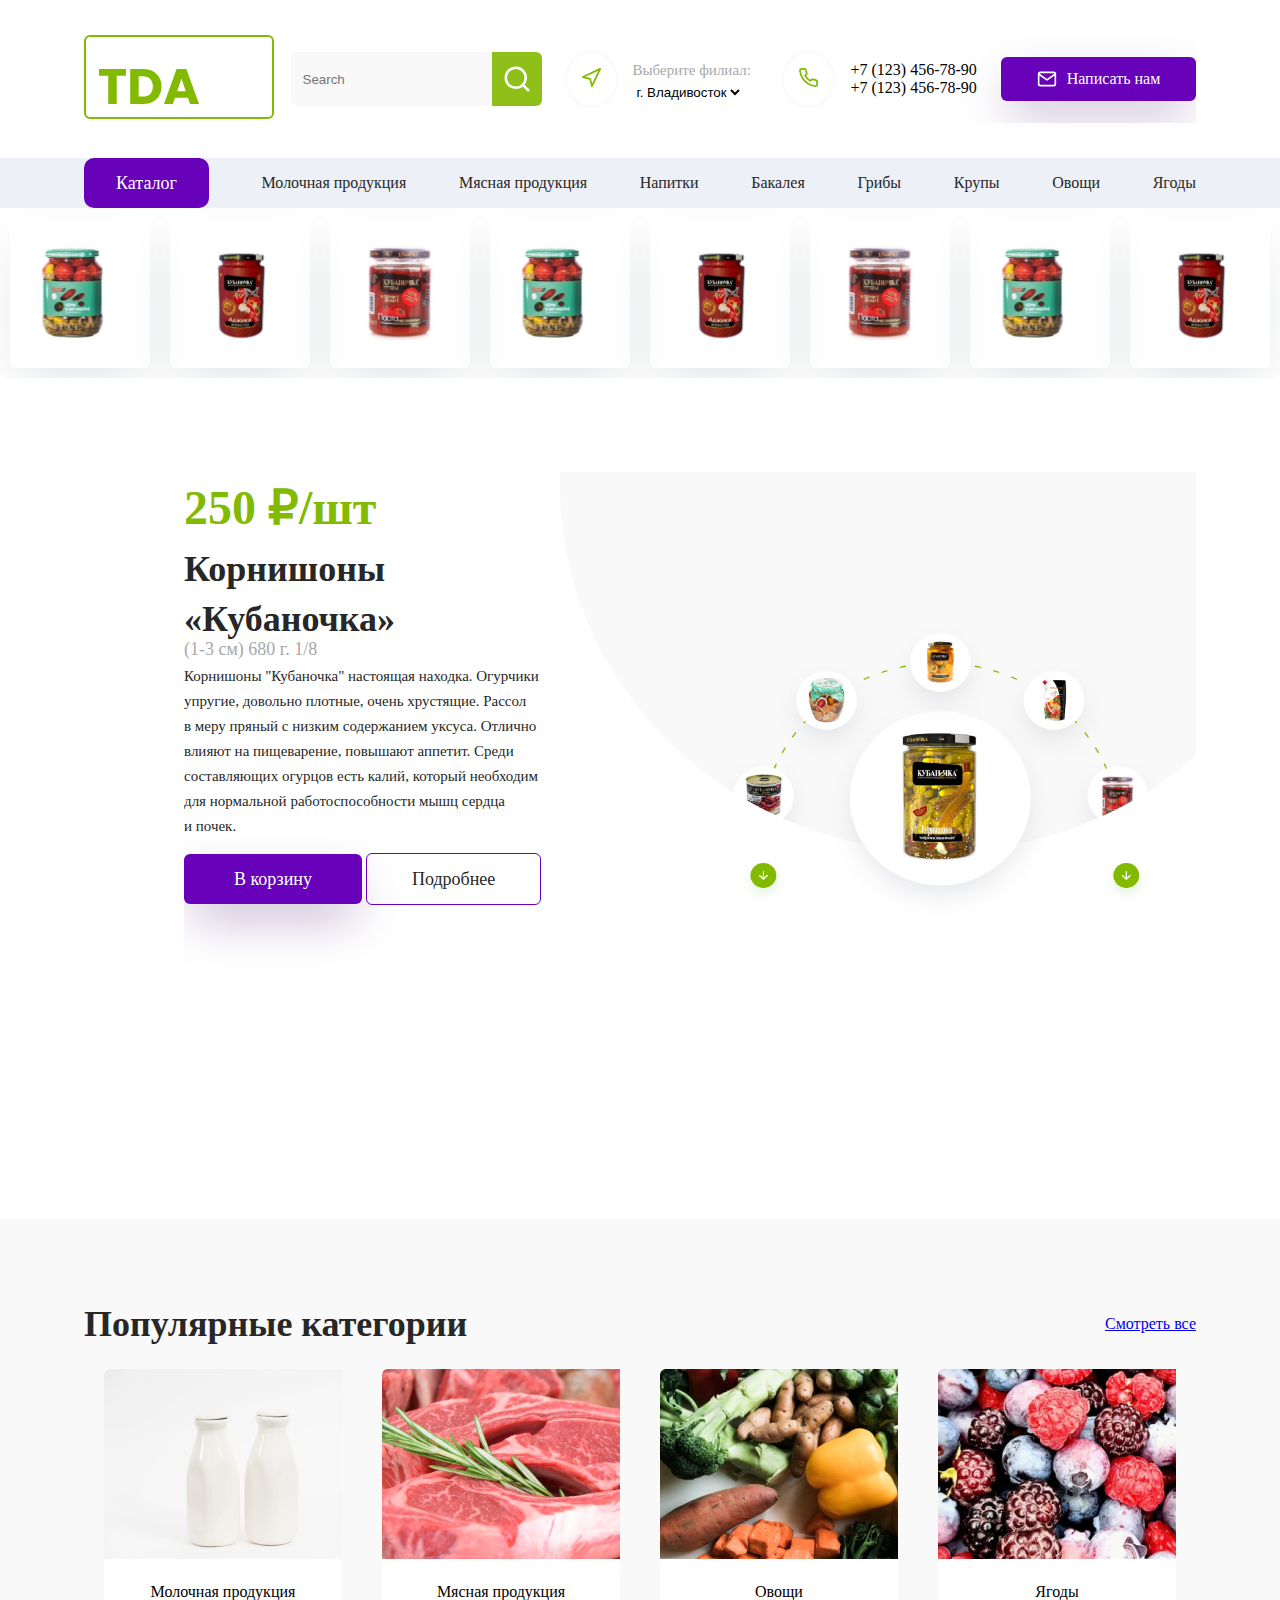
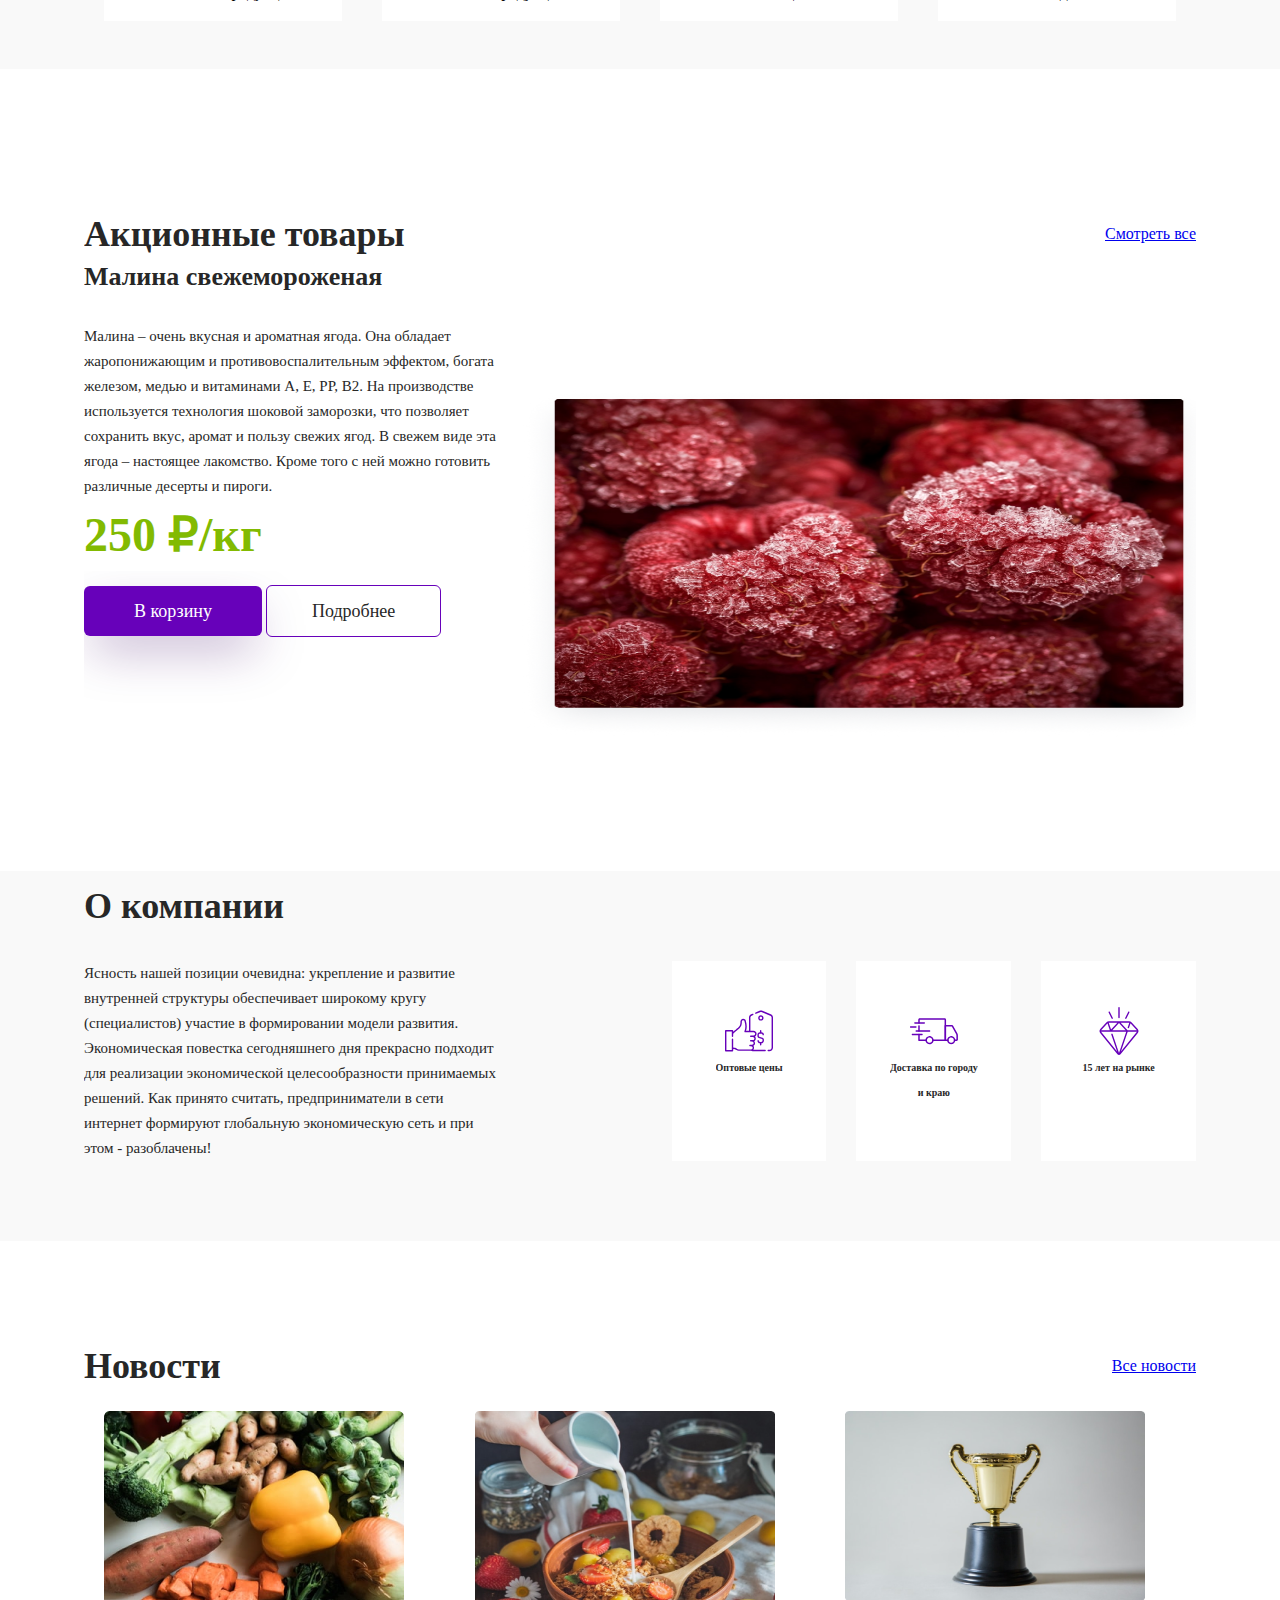
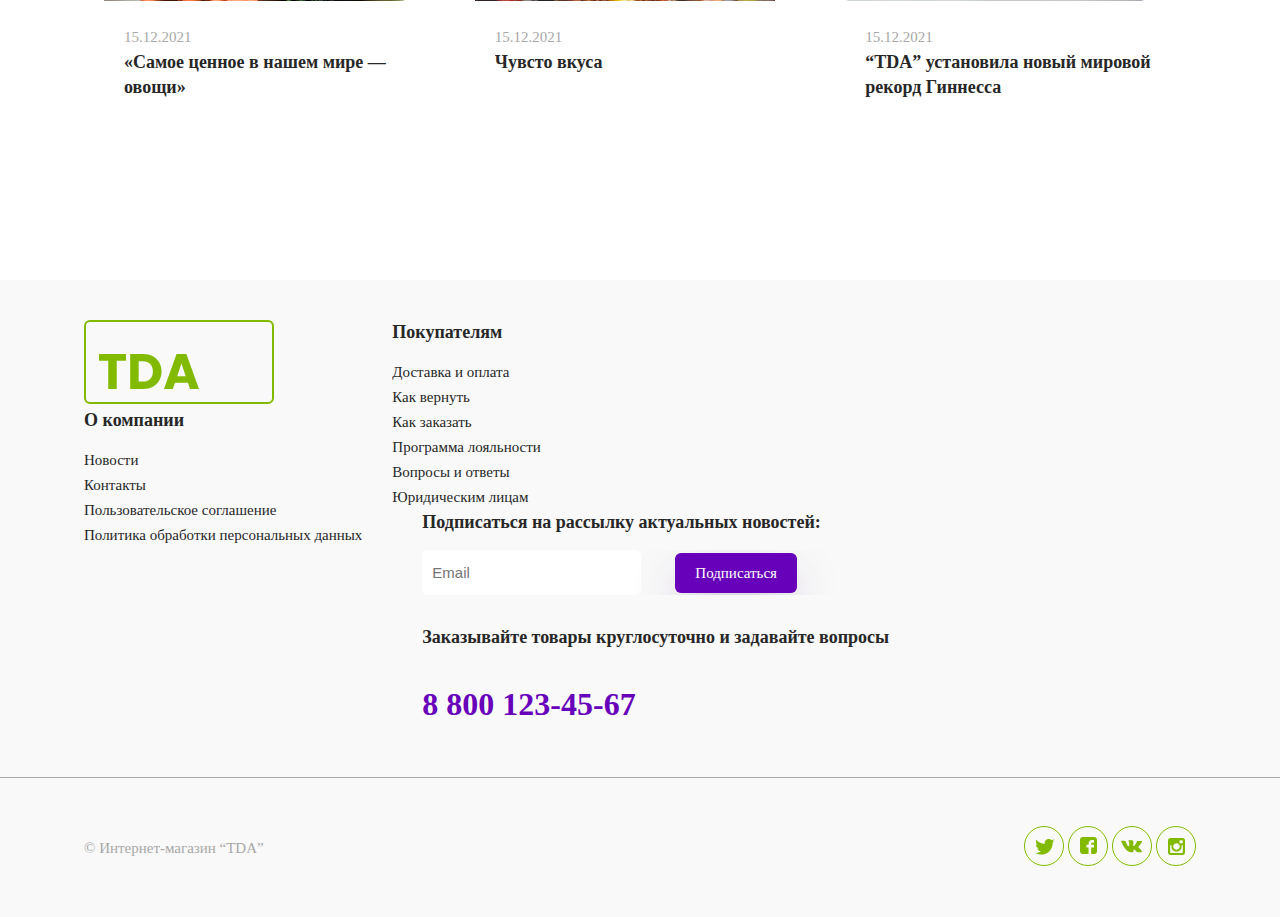
==== commit b05791fc: "test" ====
--- a/index.html
+++ b/index.html
@@ -336,57 +336,61 @@
     <footer>
         <div class="container">
             <div class="footer-text">
-                <div class="footer-text__icon">
-                    <img src="./img/logo.svg" class="footer-text__logo_icon" height="84" width="190" alt="Logo_TDA">
-                </div>
-                <div class="footer-text__about__company">
-                    <p class="footer-text__about__company__h1">
-                        О компании
-                    </p>
-                    <ul class="footer-text__about__company__nav">
-                        <li><a href="#">Новости</a></li>
-                        <li><a href="#">Контакты</a></li>
-                        <li><a href="#">
-                            Пользовательское соглашение
-                        </a></li>
-                        <li><a href="#">
-                            Политика обработки персональных данных
-                        </a></li>
-                    </ul>
-                </div>
-                <div class="footer-text__client">
-                    <p class="footer-text__client__h1">
-                        Покупателям
-                    </p>
-                    <ul class="footer-text__client__nav">
-                        <li><a href="#">
-                            Доставка и оплата
-                        </a></li>
-                        <li><a href="#">Как вернуть</a></li>
-                        <li><a href="#">Как заказать</a></li>
-                        <li><a href="#">Программа лояльности</a></li>
-                        <li><a href="#">Вопросы и ответы</a></li>
-                        <li><a href="#">Юридическим лицам</a></li>
-                    </ul>
-                </div>
-                <div class="footer-text__news">
-                    <p class="footer-text__news__h1">
-                        Подписаться на рассылку актуальных новостей:
-                    </p>
-                    <form action="#" method="post">
-                        <input type="text" class="footer-text__news__input" placeholder="Email">
-                        <a href="#" class="footer-text__news__btn">
-                            Подписаться
-                        </a>
-                    </form>
-                    <div class="footer-text__news__p">
-                        Заказывайте товары круглосуточно br 
-                        и задавайте вопросы
-                    </div>
-                    <div class="footer-text__news__call">
-                        8 800 123-45-67
-                    </div>
-                </div>
+                <span class="tablet_flex">
+                    <div class="footer-text__icon">
+                        <img src="./img/logo.svg" class="footer-text__logo_icon" height="84" width="190" alt="Logo_TDA">
+                    </div>
+                    <div class="footer-text__about__company">
+                        <p class="footer-text__about__company__h1">
+                            О компании
+                        </p>
+                        <ul class="footer-text__about__company__nav">
+                            <li><a href="#">Новости</a></li>
+                            <li><a href="#">Контакты</a></li>
+                            <li><a href="#">
+                                Пользовательское соглашение
+                            </a></li>
+                            <li><a href="#">
+                                Политика обработки персональных данных
+                            </a></li>
+                        </ul>
+                    </div>
+                </span>
+                <span class="tablet_flex tablet_top">
+                    <div class="footer-text__client">
+                        <p class="footer-text__client__h1">
+                            Покупателям
+                        </p>
+                        <ul class="footer-text__client__nav">
+                            <li><a href="#">
+                                Доставка и оплата
+                            </a></li>
+                            <li><a href="#">Как вернуть</a></li>
+                            <li><a href="#">Как заказать</a></li>
+                            <li><a href="#">Программа лояльности</a></li>
+                            <li><a href="#">Вопросы и ответы</a></li>
+                            <li><a href="#">Юридическим лицам</a></li>
+                        </ul>
+                    </div>
+                    <div class="footer-text__news">
+                        <p class="footer-text__news__h1">
+                            Подписаться на рассылку актуальных новостей:
+                        </p>
+                        <form action="#" method="post">
+                            <input type="text" class="footer-text__news__input" placeholder="Email">
+                            <a href="#" class="footer-text__news__btn">
+                                Подписаться
+                            </a>
+                        </form>
+                        <div class="footer-text__news__p">
+                            Заказывайте товары круглосуточно 
+                            и задавайте вопросы
+                        </div>
+                        <div class="footer-text__news__call">
+                            8 800 123-45-67
+                        </div>
+                    </div>
+                </span>
             </div>
         </div>
 
--- a/css/style.css
+++ b/css/style.css
@@ -432,7 +432,7 @@
 .footer-text {
     display: flex;
     height: 497px;
-    padding-top: 97px;
+    padding-top: 40px;
 }
 .footer-text__logo_icon {
     margin-right: 30px;
--- a/css/response.css
+++ b/css/response.css
@@ -1,5 +1,5 @@
 /* tablet */
-@media screen and (max-width: 768px) {
+@media only screen and (max-width: 1024px) {
     .container {
         width: 100%;
         max-width: 748px;
@@ -134,9 +134,28 @@
         margin-top: 40px;
         width: 229px;
     }
+
+    .footer-text{
+        display: block;
+        justify-content: center;
+        align-items: center;
+        /* text-align: center; */
+    }
+    .tablet_top {
+        margin-top: 15px;
+    }
+    .footer-text__icon {
+        margin-right: 150px;
+    }
+    .footer-text__client {
+        margin-right: 150px;
+    }
+    .tablet_flex{
+        display: flex;
+    }
 }
 /* mobile */
-@media screen and (max-width: 320px) {
+@media only screen and (max-width: 425px) {
     .dn_app {
         display: none;
     }
@@ -210,9 +229,21 @@
         display: flex;
         flex-direction: column;
     }
+    footer {
+        text-align: center;
+    }
     .footer-text {
         display: flex;
         flex-direction: column;
-        height: 1217px;
-    }
-}+        height: 1200px;
+    }
+    .footer-text__news {
+        margin-top: 10px;
+    }
+    .footer-link__text {
+        display: block;
+    }
+    .footer-link__text__icon {
+        margin-top: 15px;
+    }
+}
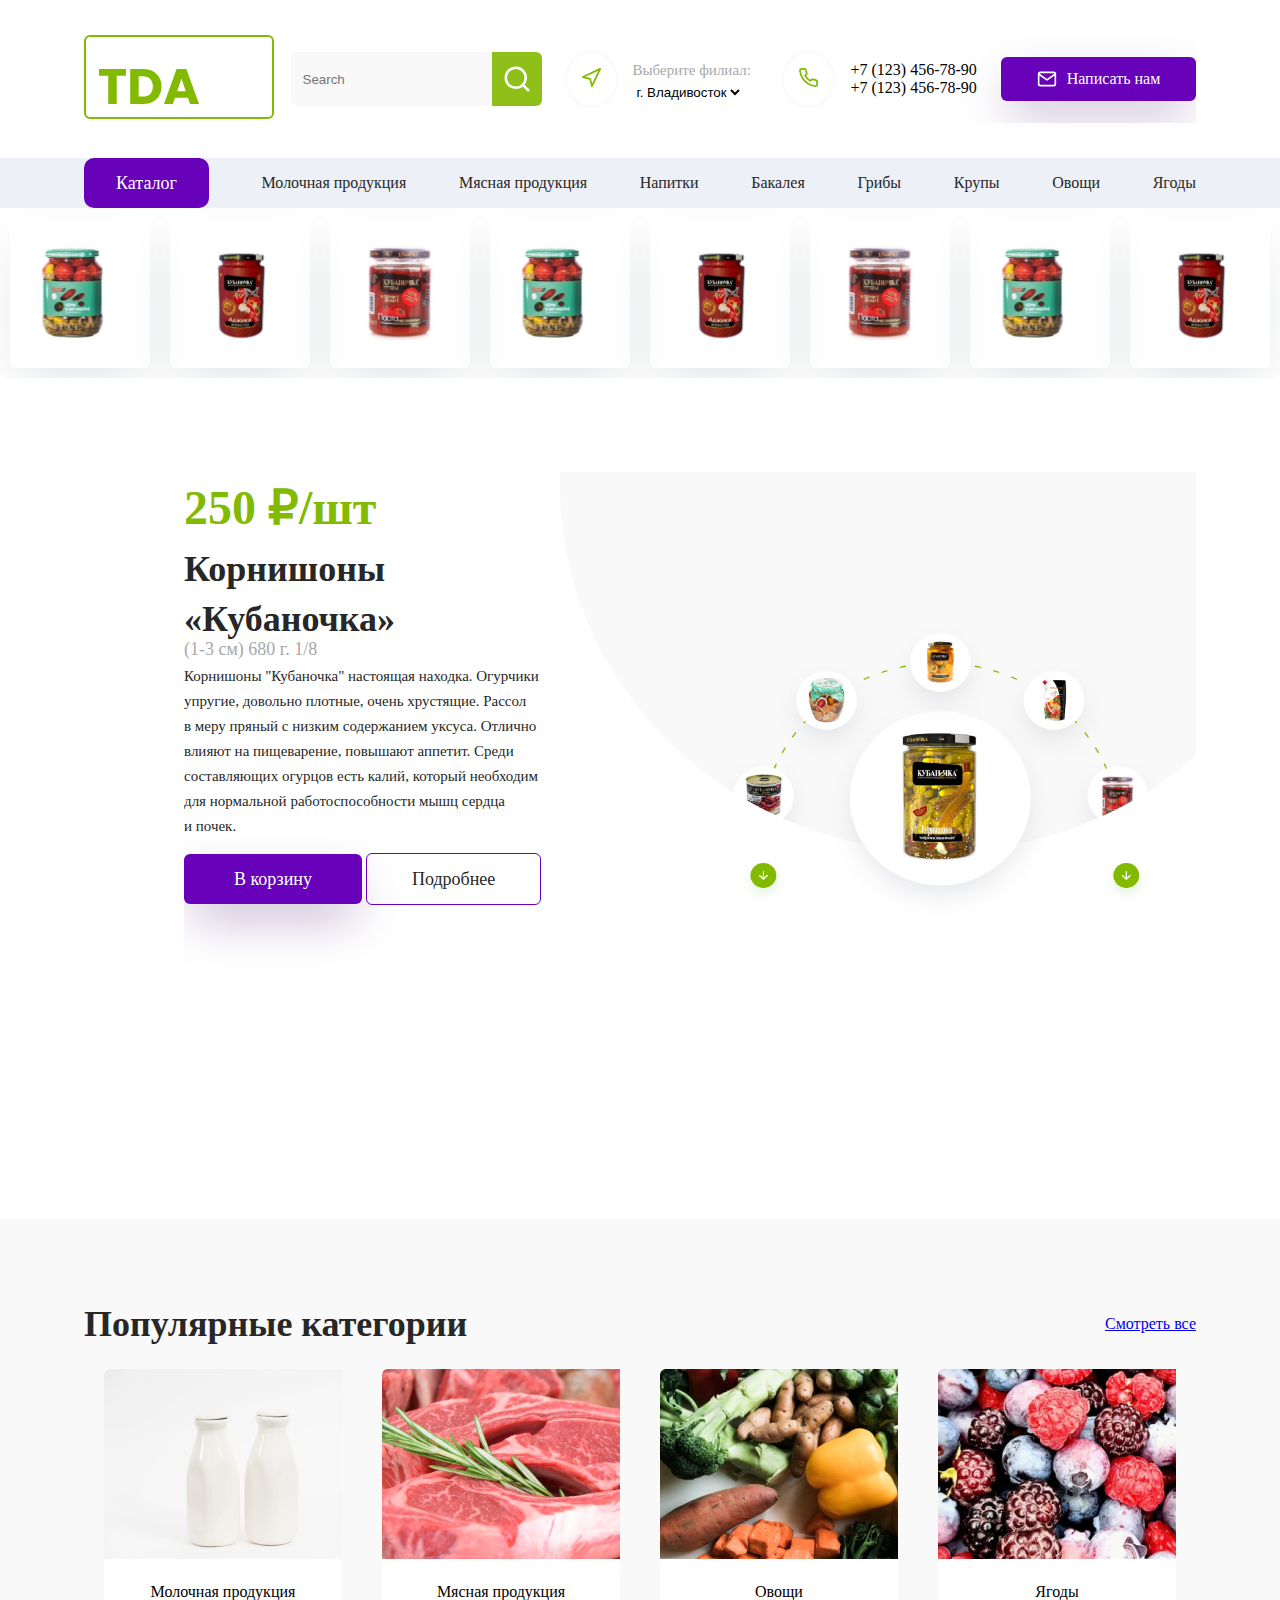
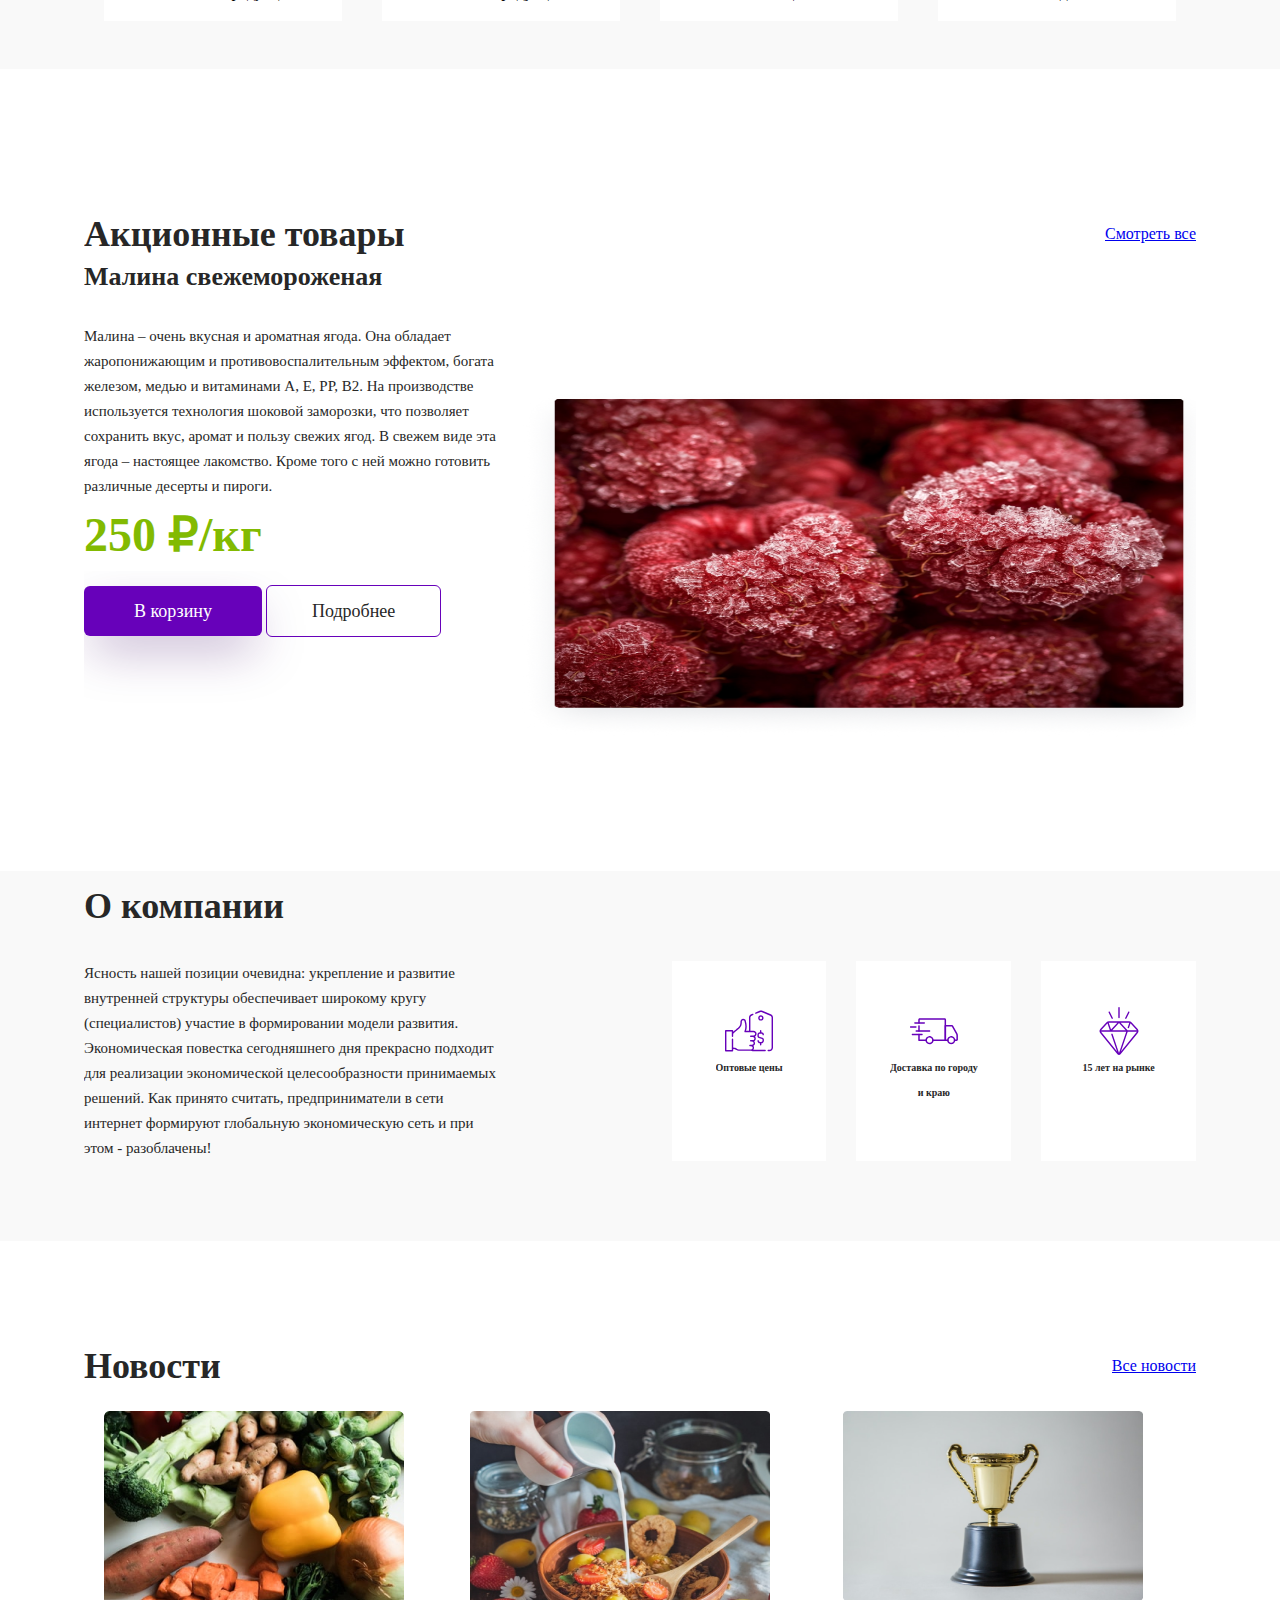
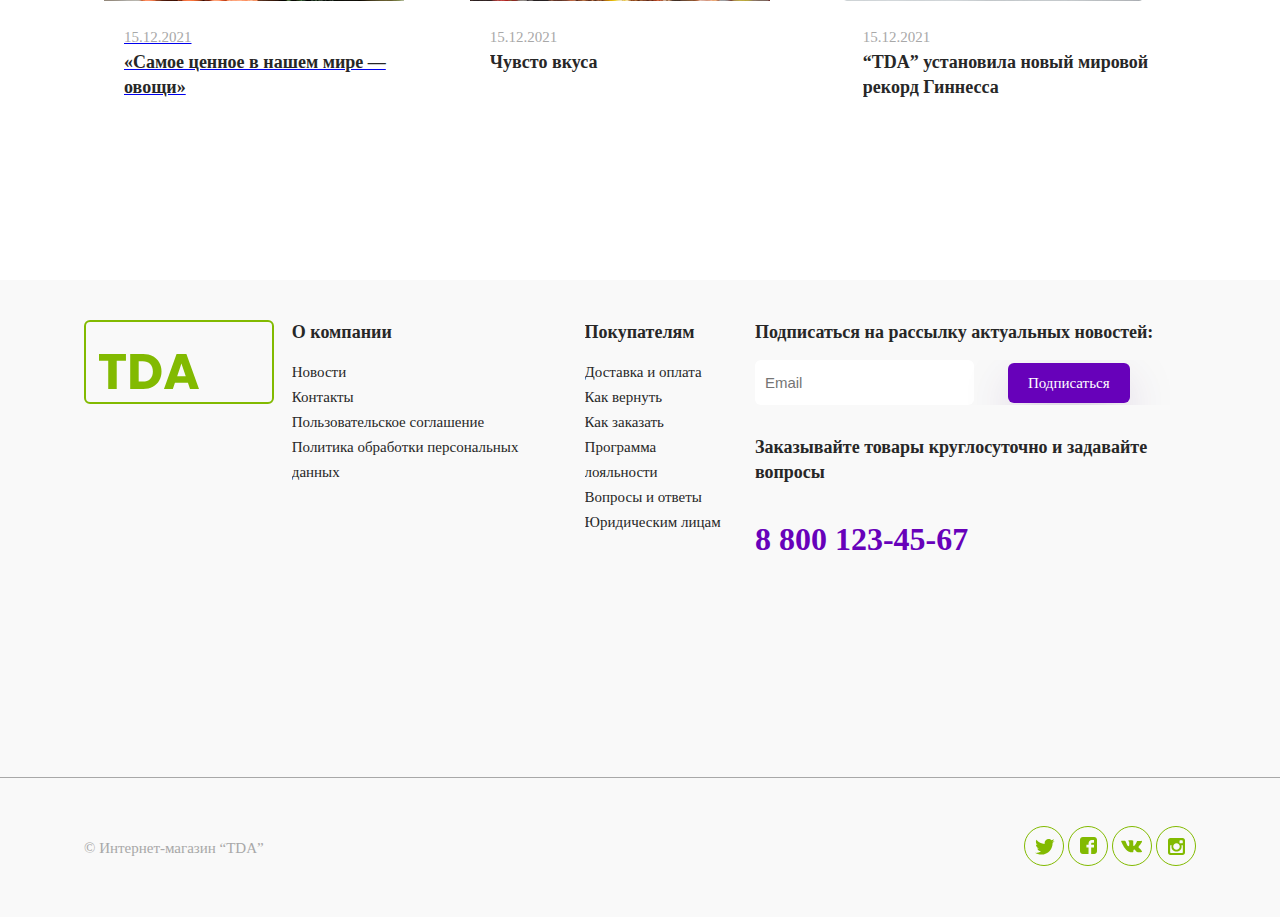
==== commit 966e46a9: "test" ====
--- a/index.html
+++ b/index.html
@@ -289,19 +289,21 @@
                     </div>
 
                     <div class="news-box__cols">
-                        <div class="news-box__col">
-                            <img src="./img/vegetables.png" width="300" height="190" alt="vegetables">
-                            
-                            <div class="news-box__col__text">
-                                <time class="news-box__col__text__time">
-                                    15.12.2021
-                                </time>
-                                <p class="news-box__col__text__p">
-                                    «Самое ценное в нашем мире — <br>
-                                    овощи»
-                                </p>
-                            </div>
-                        </div>
+                        <a href="/valuable_vegetables.html">
+                            <div class="news-box__col">
+                                <img src="./img/vegetables.png" width="300" height="190" alt="vegetables">
+                                
+                                <div class="news-box__col__text">
+                                    <time class="news-box__col__text__time">
+                                        15.12.2021
+                                    </time>
+                                    <p class="news-box__col__text__p">
+                                        «Самое ценное в нашем мире — <br>
+                                        овощи»
+                                    </p>
+                                </div>
+                            </div>
+                        </a>
                         <div class="news-box__col">
                             <img src="./img/sweets.png" width="300" height="190" alt="vegetables">
                             
--- a/css/style.css
+++ b/css/style.css
@@ -429,8 +429,12 @@
 footer {
     background: #F9F9F9;
 }
+.tablet_flex {
+    display: flex;
+}
 .footer-text {
     display: flex;
+    justify-content: space-between;
     height: 497px;
     padding-top: 40px;
 }
@@ -531,4 +535,101 @@
     font-size: 15px;
     line-height: 25px;
     color: #A8A8A8;
-}+}
+
+/* valuable vegetables page */
+
+.way__box {
+    display: flex;
+    margin-top: 30px;
+    margin-bottom: 50px;
+}
+.way__box-light {
+    counter-reset: #6701BA;
+}
+.way__box-light__link {
+    color: #A8A8A8;
+    border-bottom: 1px solid #A8A8A8;
+}
+
+.vegetables__box-text__section {
+    display: flex;
+    align-items: center;
+    justify-content: center;
+}
+.vegetables__box-text__section__text {
+    width: 600px;
+    /* display: flex; */
+}
+.vegetables__box-text__h1 {
+    font-weight: 700;
+    font-size: 36px;
+    line-height: 50px;
+    color: #272727;    
+}
+.vegetables__box-text__p {
+    margin-top: 20px;
+    font-weight: 400;
+    font-size: 18px;
+    line-height: 30px;
+    color: #272727;
+}
+.date {
+    margin-top: 20px;
+    display: flex;
+    align-items: center;
+}
+.vegetables__box-text__section__img {
+    margin: 0 50px;
+    margin-bottom: 40px;
+}
+.vegetables__box-text__section__img_img {
+    width: 728px;
+    height: 450px;
+}
+
+.date-news {
+    font-weight: 700;
+    font-size: 15px;
+    line-height: 25px;
+    color: #82BA01;
+    margin-right: 20px;
+}
+
+.date-time {
+    font-weight: 700;
+    font-size: 15px;
+    line-height: 25px;
+    color: #A8A8A8;
+}
+.vegetables__btn {
+    margin-top: 64px;
+    margin-bottom: 100px;
+    display: flex;
+    align-items: center;
+    justify-content: space-around;
+}
+
+.previous {
+    text-decoration: none;
+    padding: 15px 41px;
+    font-weight: 700;
+    font-size: 18px;
+    line-height: 30px;
+    color: #A8A8A8;
+    background: #F9F9F9;
+    border-radius: 6px;
+}
+
+.next {
+    text-decoration: none;
+    padding: 15px 41px;
+    font-weight: 400;
+    font-size: 18px;
+    line-height: 30px;
+    color: #272727;
+    border: 1px solid #6701BA;
+    border-radius: 6px;
+}
+
+/* valuable vegetables page */--- a/css/response.css
+++ b/css/response.css
@@ -153,6 +153,13 @@
     .tablet_flex{
         display: flex;
     }
+
+    /* Самое ценное в нашем мире — овощи */
+    .vegetables__box-text__section {
+        display: block;
+        align-items: center;
+        justify-content: center;
+    }
 }
 /* mobile */
 @media only screen and (max-width: 425px) {
@@ -246,4 +253,36 @@
     .footer-link__text__icon {
         margin-top: 15px;
     }
+
+    /* Самое ценное в нашем мире — овощи */
+    .vegetables__box-text__section {
+        display: flex;
+        flex-direction: column;
+        justify-content: center;
+    }
+    .vegetables__box-text__section__img_img {
+        width: 300px;
+        height: 280px;
+    }
+
+    .vegetables__box-text__h1 {
+        font-weight: 700;
+        font-size: 26px;
+        line-height: 35px;
+    }
+    .vegetables__box-text__p {
+        margin-top: 20px;
+        font-weight: 400;
+        font-size: 15px;
+        line-height: 25px;
+    }
+    .vegetables__btn {
+        margin-top: 64px;
+        margin-bottom: 100px;
+        display: flex;
+        flex-direction: column;
+    }
+    .next {
+        margin-top: 20px;
+    }
 }
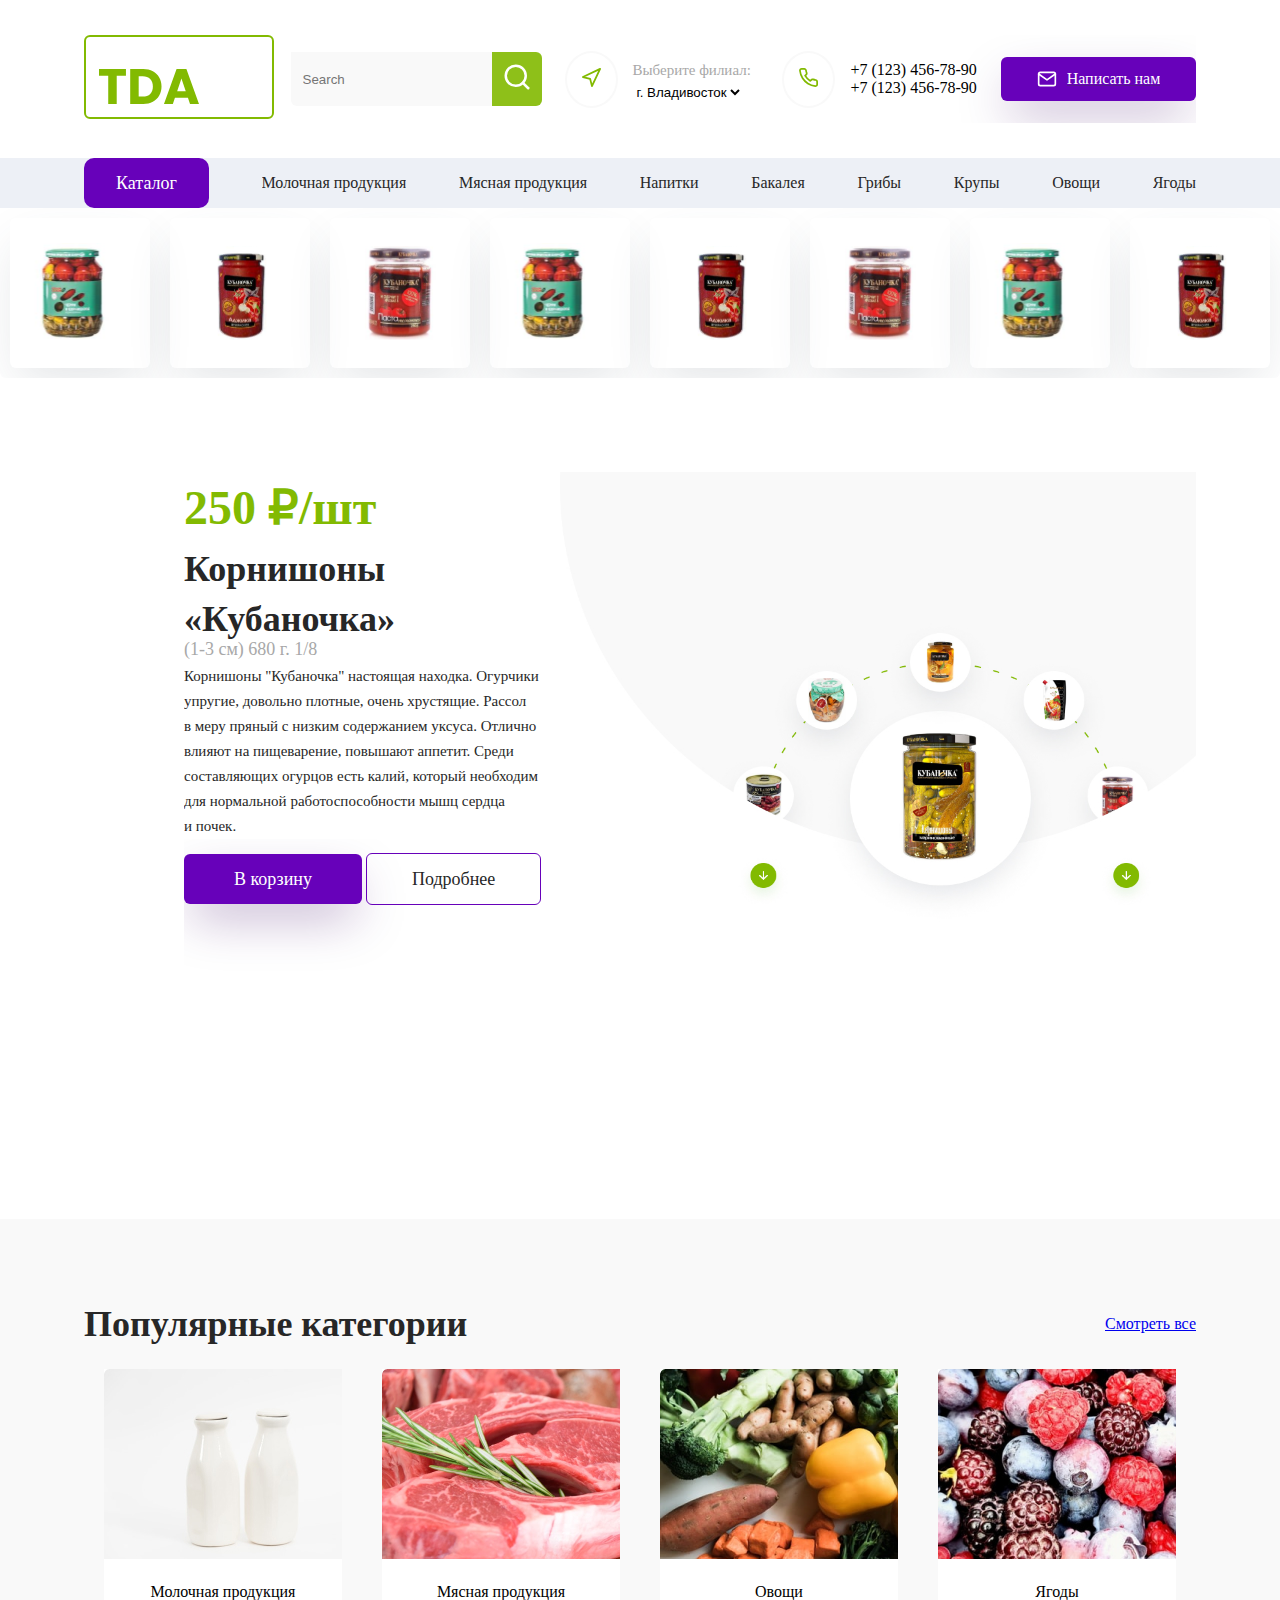
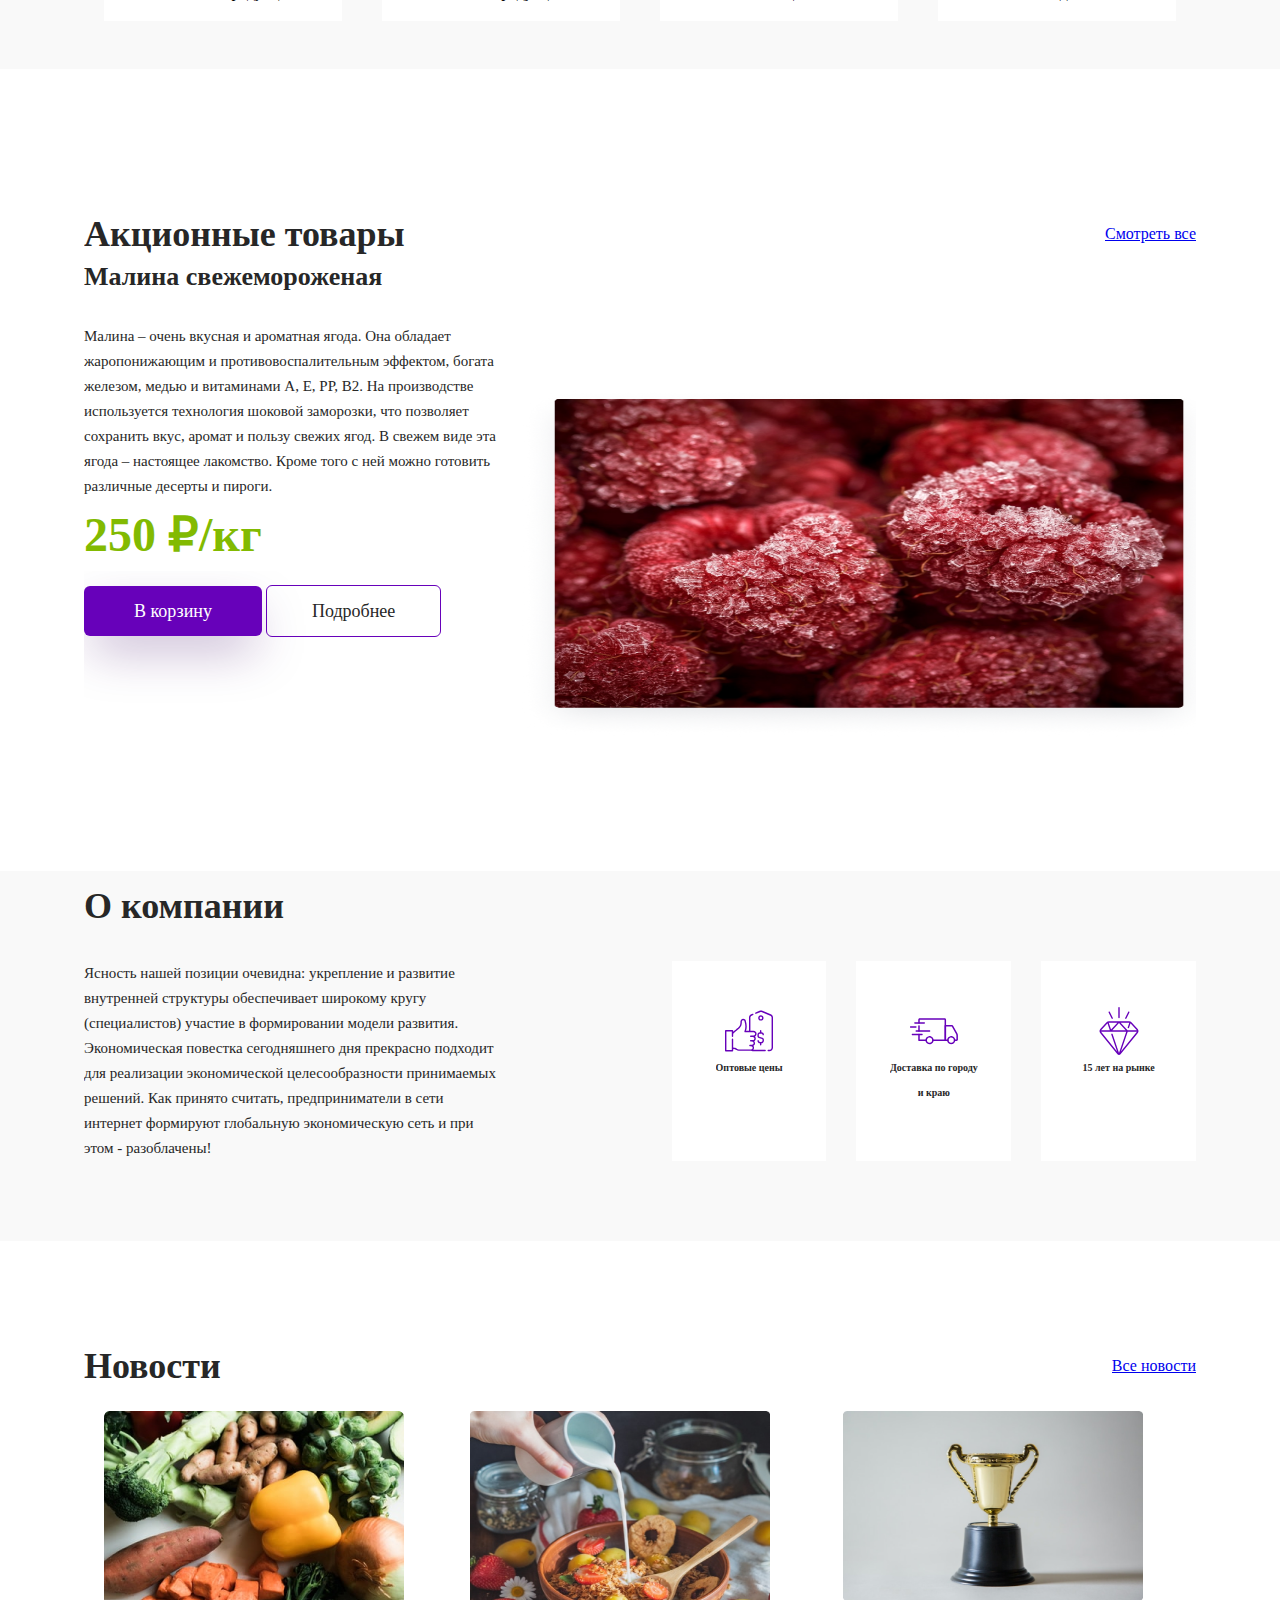
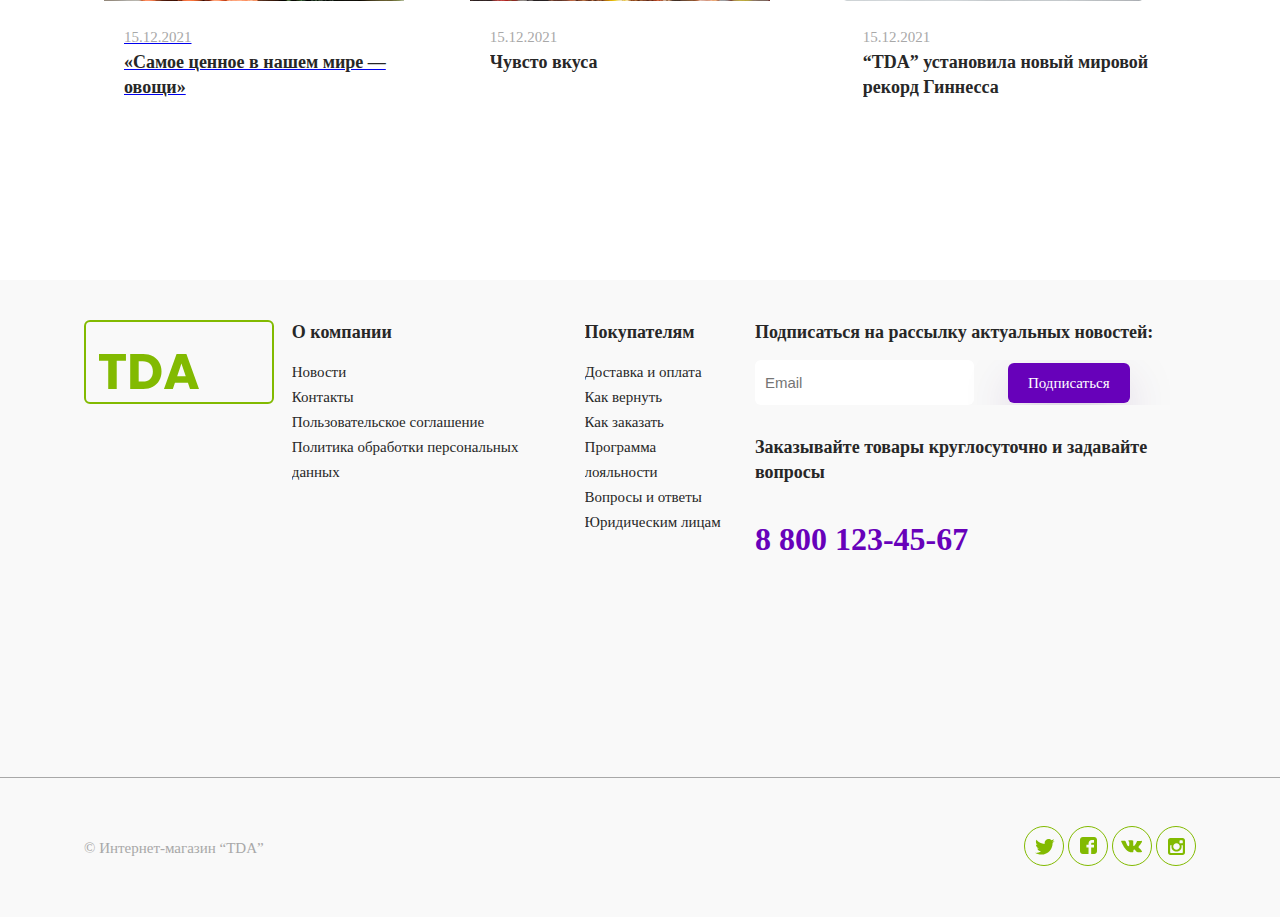
==== commit ff2447ae: "test" ====
--- a/index.html
+++ b/index.html
@@ -20,7 +20,9 @@
                     <div class="search">
                         <input type="text" class="search_input" placeholder="Search">
                         <div class="search-icon">
-                            <img height="30" width="30" src="./img/search.svg" alt="">
+                            <a href="/error.html">
+                                <img height="30" width="30" src="./img/search.svg" alt="">
+                            </a>
                         </div>
                     </div>
     
@@ -90,7 +92,7 @@
                         <li class="dn_app dn_tablet"><a href="#">Бакалея</a></li>
                         <li class="dn_app dn_tablet"><a href="#">Грибы</a></li>
                         <li class="dn_app dn_tablet"><a href="#">Крупы</a></li>
-                        <li class="dn_app dn_tablet"><a href="#">Овощи</a></li>
+                        <li class="dn_app dn_tablet"><a href="#">Овощи</a></li> 
                         <li class="dn_app dn_tablet"><a href="#">Ягоды</a></li>
                         
                         <div class="more_icon">
--- a/css/style.css
+++ b/css/style.css
@@ -632,4 +632,52 @@
     border-radius: 6px;
 }
 
-/* valuable vegetables page */+/* valuable vegetables page */
+
+/* error page */
+
+.error {
+    margin-top: 100px;
+    margin-bottom: 50px;
+    display: block;
+    align-items: center;
+    justify-content: center;
+    text-align: center;
+}
+
+.error__box-h1 {
+    font-weight: 700;
+    font-size: 36px;
+    line-height: 50px;
+    color: #272727;
+    margin-bottom: 30px;
+}
+.error__box-p {
+    font-weight: 400;
+    font-size: 18px;
+    line-height: 30px;
+    color: #A8A8A8;
+    margin-bottom: 50px;
+}
+.error__box-btn {
+    margin-bottom: 40px;
+    display: flex;
+    align-items: center;
+    justify-content: center;
+}
+.error__box-btn__menu {
+    margin-left: 30px;
+    padding: 15px 50px;
+    font-weight: 400;
+    font-size: 18px;
+    line-height: 30px;
+    color: #272727;
+    border: 1px solid #6701BA;
+    border-radius: 6px;
+}
+.error__box-bg {
+    width: 600px;
+    height: 400px;
+}
+
+/* error page end */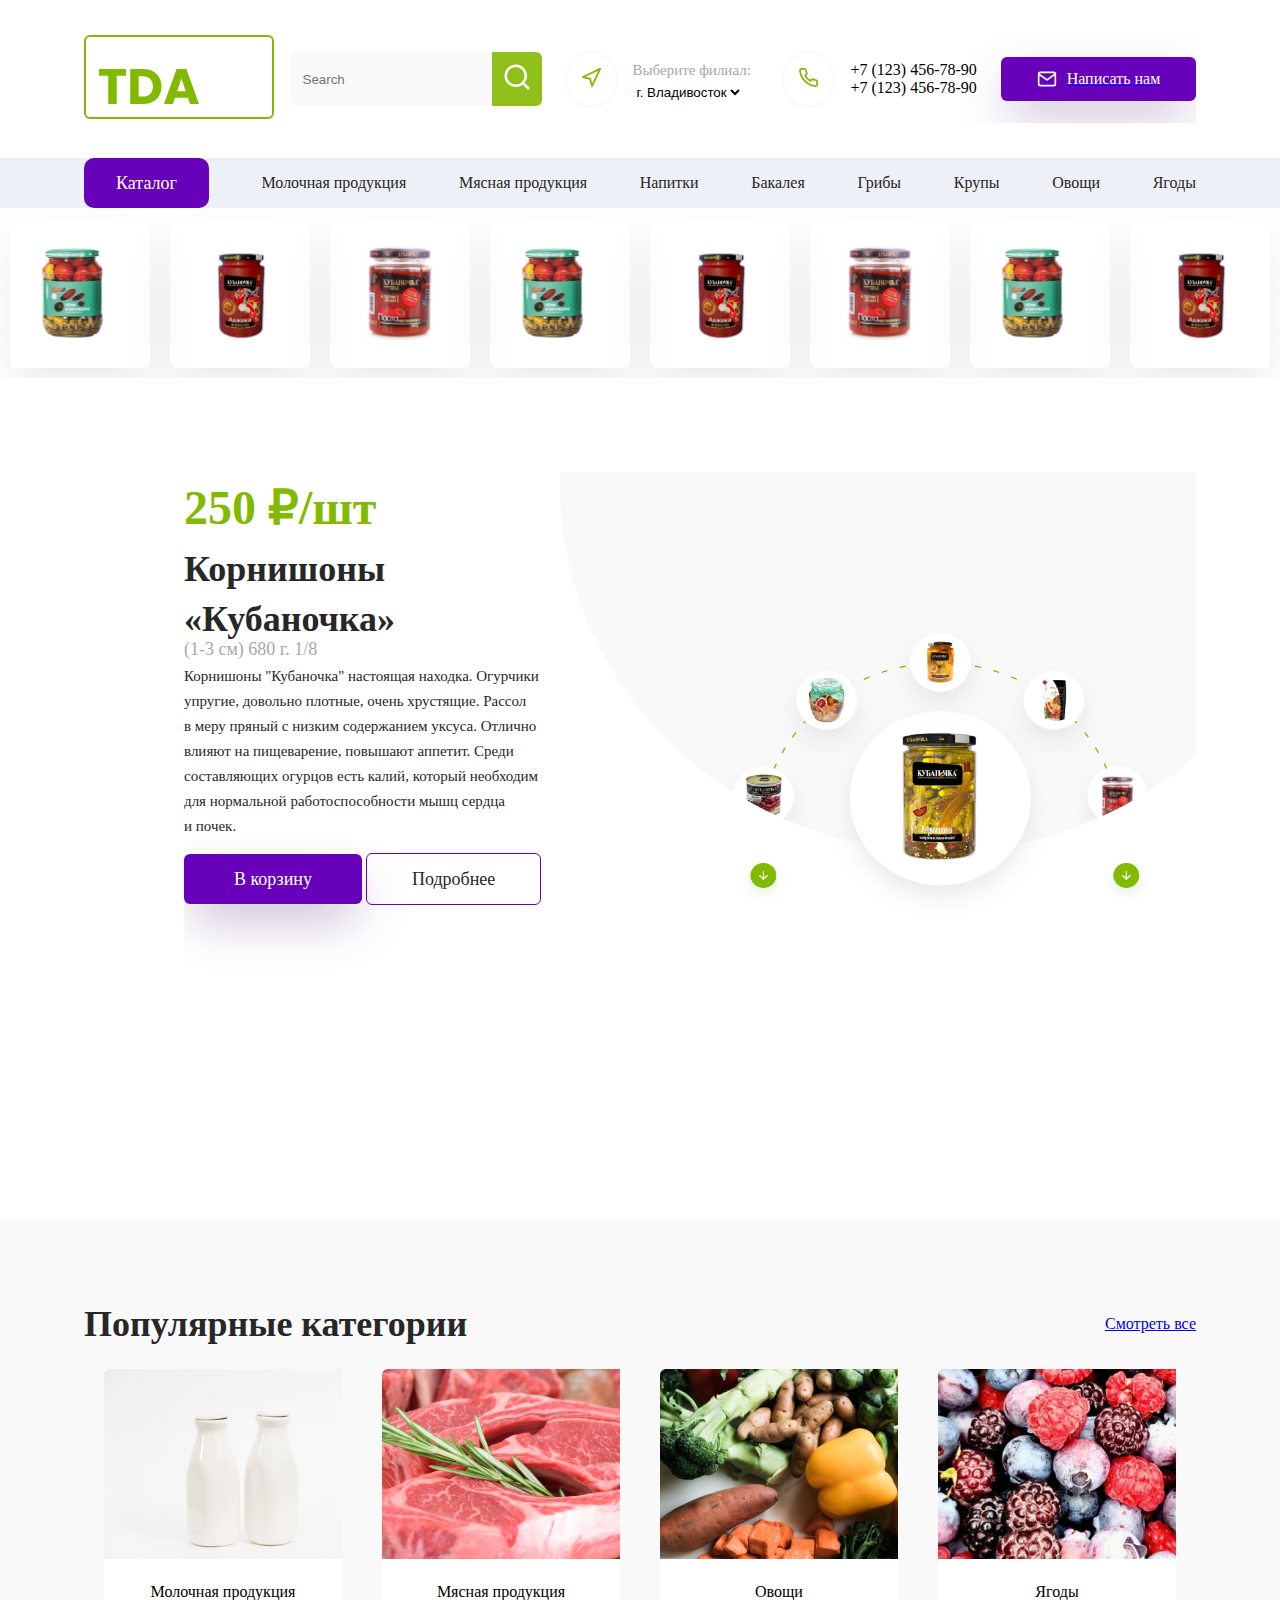
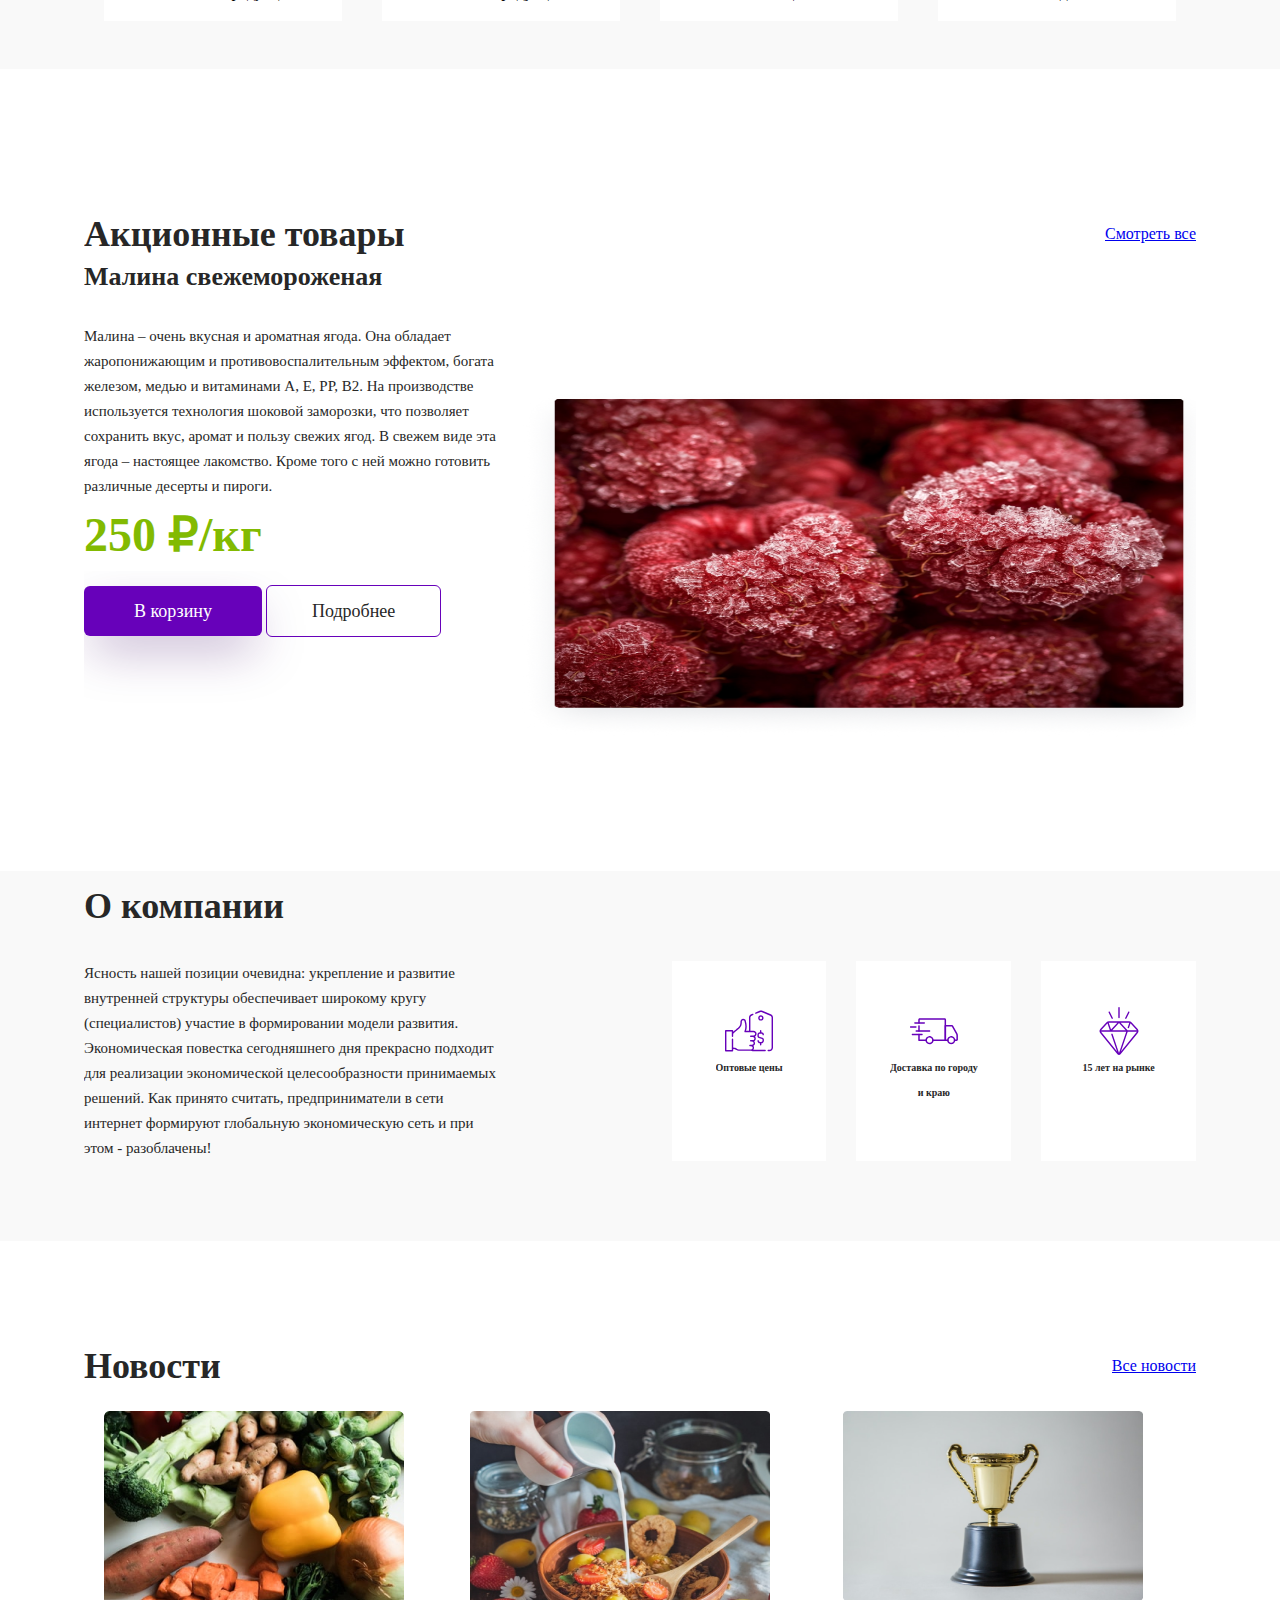
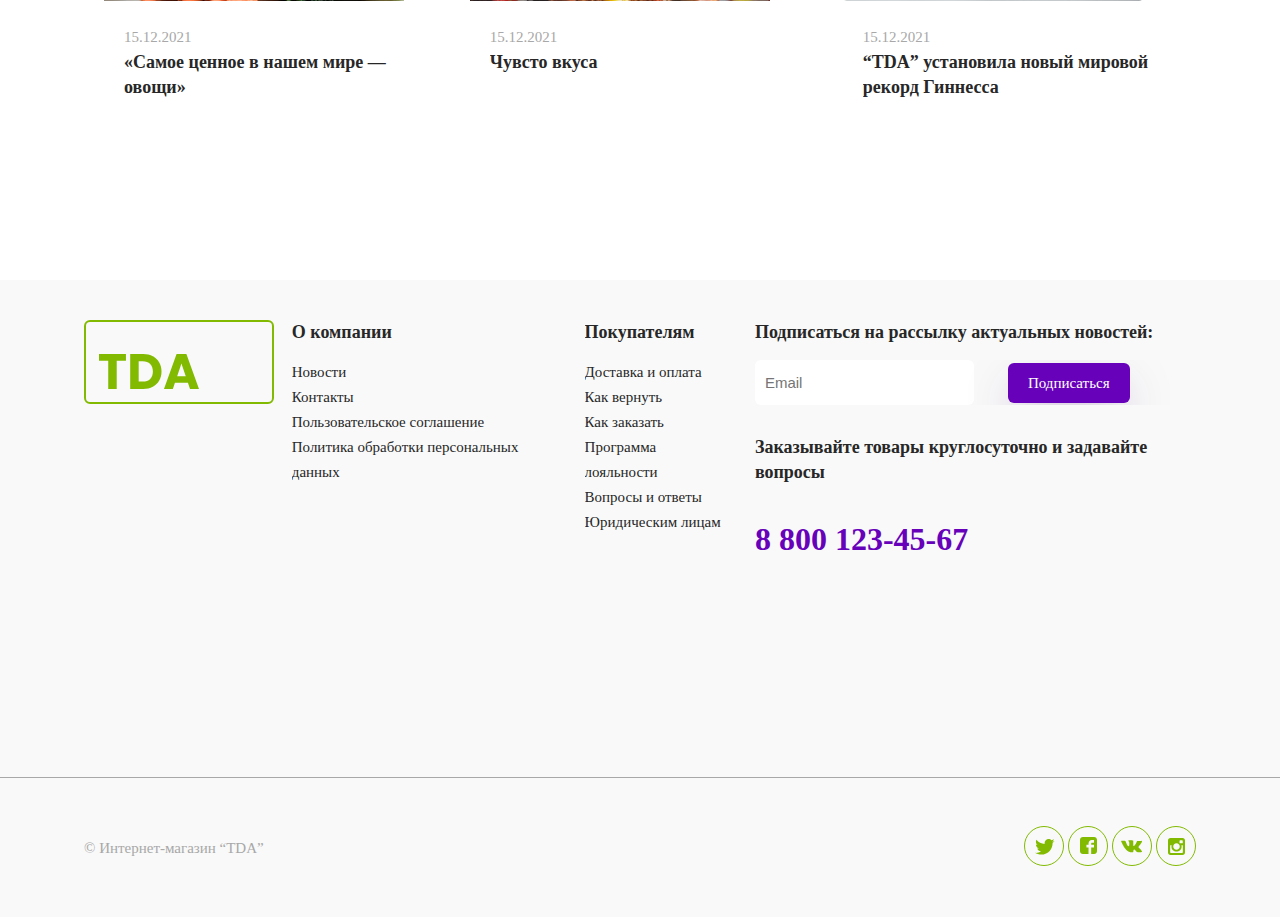
==== commit 4d839b95: "test" ====
--- a/index.html
+++ b/index.html
@@ -62,7 +62,7 @@
                         
                     </div>
     
-                    <a href="" class="mail">
+                    <a href="./contacts.html" class="mail">
                         <div class="mail-icon">
                             <img src="./img/mail.svg" width="20" height="20" alt="mail-icon">
                             <p class="mail-text">Написать нам</p>
@@ -291,7 +291,7 @@
                     </div>
 
                     <div class="news-box__cols">
-                        <a href="/valuable_vegetables.html">
+                        <a href="/valuable_vegetables.html" class="txd">
                             <div class="news-box__col">
                                 <img src="./img/vegetables.png" width="300" height="190" alt="vegetables">
                                 
--- a/css/style.css
+++ b/css/style.css
@@ -3,6 +3,9 @@
     padding: 0;
     box-sizing: border-box;
     overflow-x: hidden;
+}
+.txd {
+    text-decoration: none;
 }
 .container {
     width: 100%;
@@ -666,6 +669,7 @@
     justify-content: center;
 }
 .error__box-btn__menu {
+    text-decoration: none;
     margin-left: 30px;
     padding: 15px 50px;
     font-weight: 400;
@@ -680,4 +684,80 @@
     height: 400px;
 }
 
-/* error page end */+/* error page end */
+
+/* contact page  */
+
+.contact__box {
+    display: block;
+    align-items: center;
+    justify-content: center;
+}
+.contact__box-h1 {
+    font-weight: 700;
+    font-size: 36px;
+    line-height: 50px;
+    color: #272727;
+}
+.contact__box-city {
+    margin-top: 30px;
+    margin-bottom: 30px;
+    display: flex;
+    align-items: center;
+}
+
+.contact__box-city__checked {
+    text-decoration: none;
+    padding: 16px 85px;
+    font-weight: 400;
+    font-size: 18px;
+    line-height: 30px;
+    color: #FFFFFF;
+    background: #6701BA;
+    border: 1px solid #6701BA;
+    box-shadow: 0px 20px 50px -8px rgba(65, 14, 106, 0.35);
+    border-radius: 6px;
+}
+.contact__box-city__check {
+    text-decoration: none;
+    margin-left: 30px;
+    padding: 16px 85px;
+    font-weight: 400;
+    font-size: 18px;
+    line-height: 30px;
+    color: #272727;
+    border: 1px solid #6701BA;
+    box-shadow: 0px 20px 50px -8px rgba(65, 14, 106, 0.35);
+    border-radius: 6px;
+}
+.contact__box-nav {
+    margin-bottom: 30px;
+    width: 1290px;
+    height: 545px;
+}
+.contact__box-ul {
+    display: flex;
+    align-items: center;
+    justify-content: space-between;
+}
+.contact__box-ul__li {
+    padding: 30px;
+    height: 140px;
+    width: 250px;
+    background: #F9F9F9;
+    border-radius: 6px;
+}
+.contact__box-ul__li__h3 {
+    font-weight: 700;
+    font-size: 15px;
+    line-height: 25px;
+    color: #272727;
+}
+.contact__box-ul__li__p {
+    font-weight: 400;
+    font-size: 15px;
+    line-height: 25px;
+    color: #A8A8A8;
+}
+
+/* contact page end */